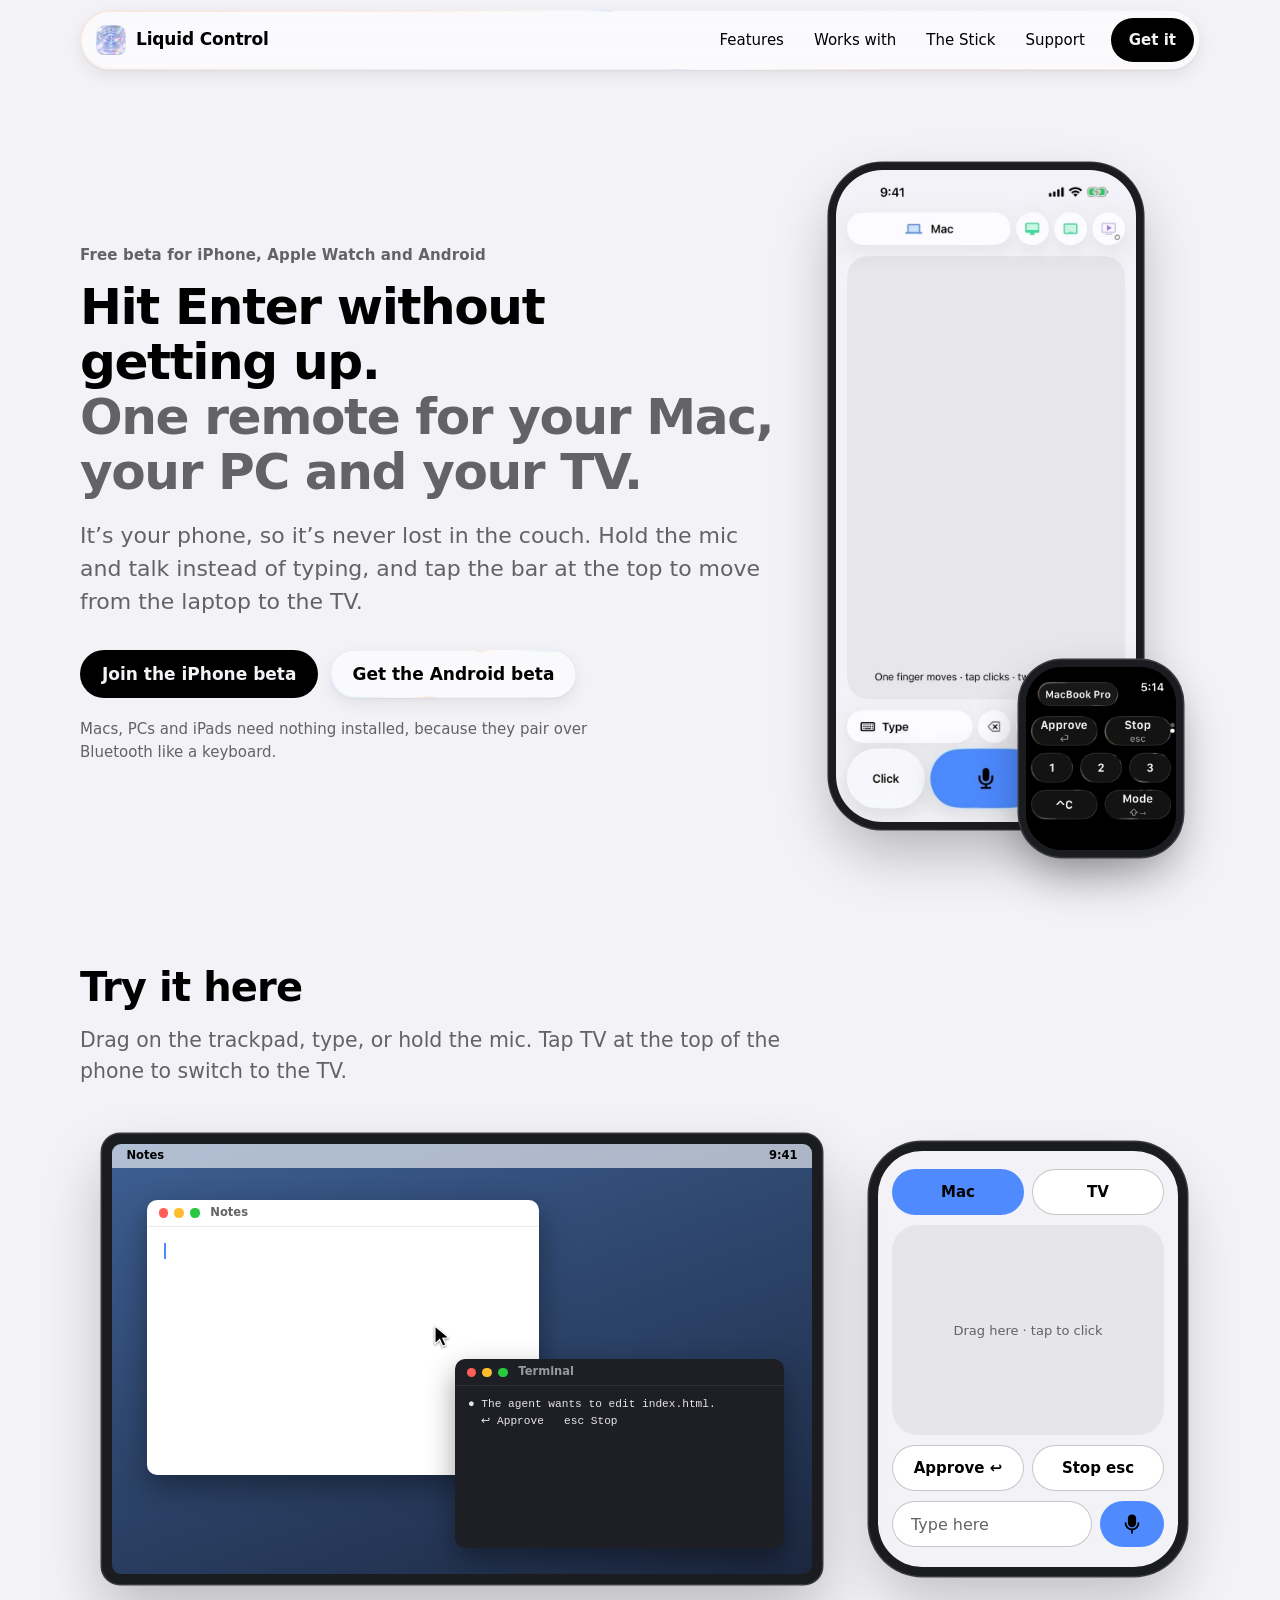
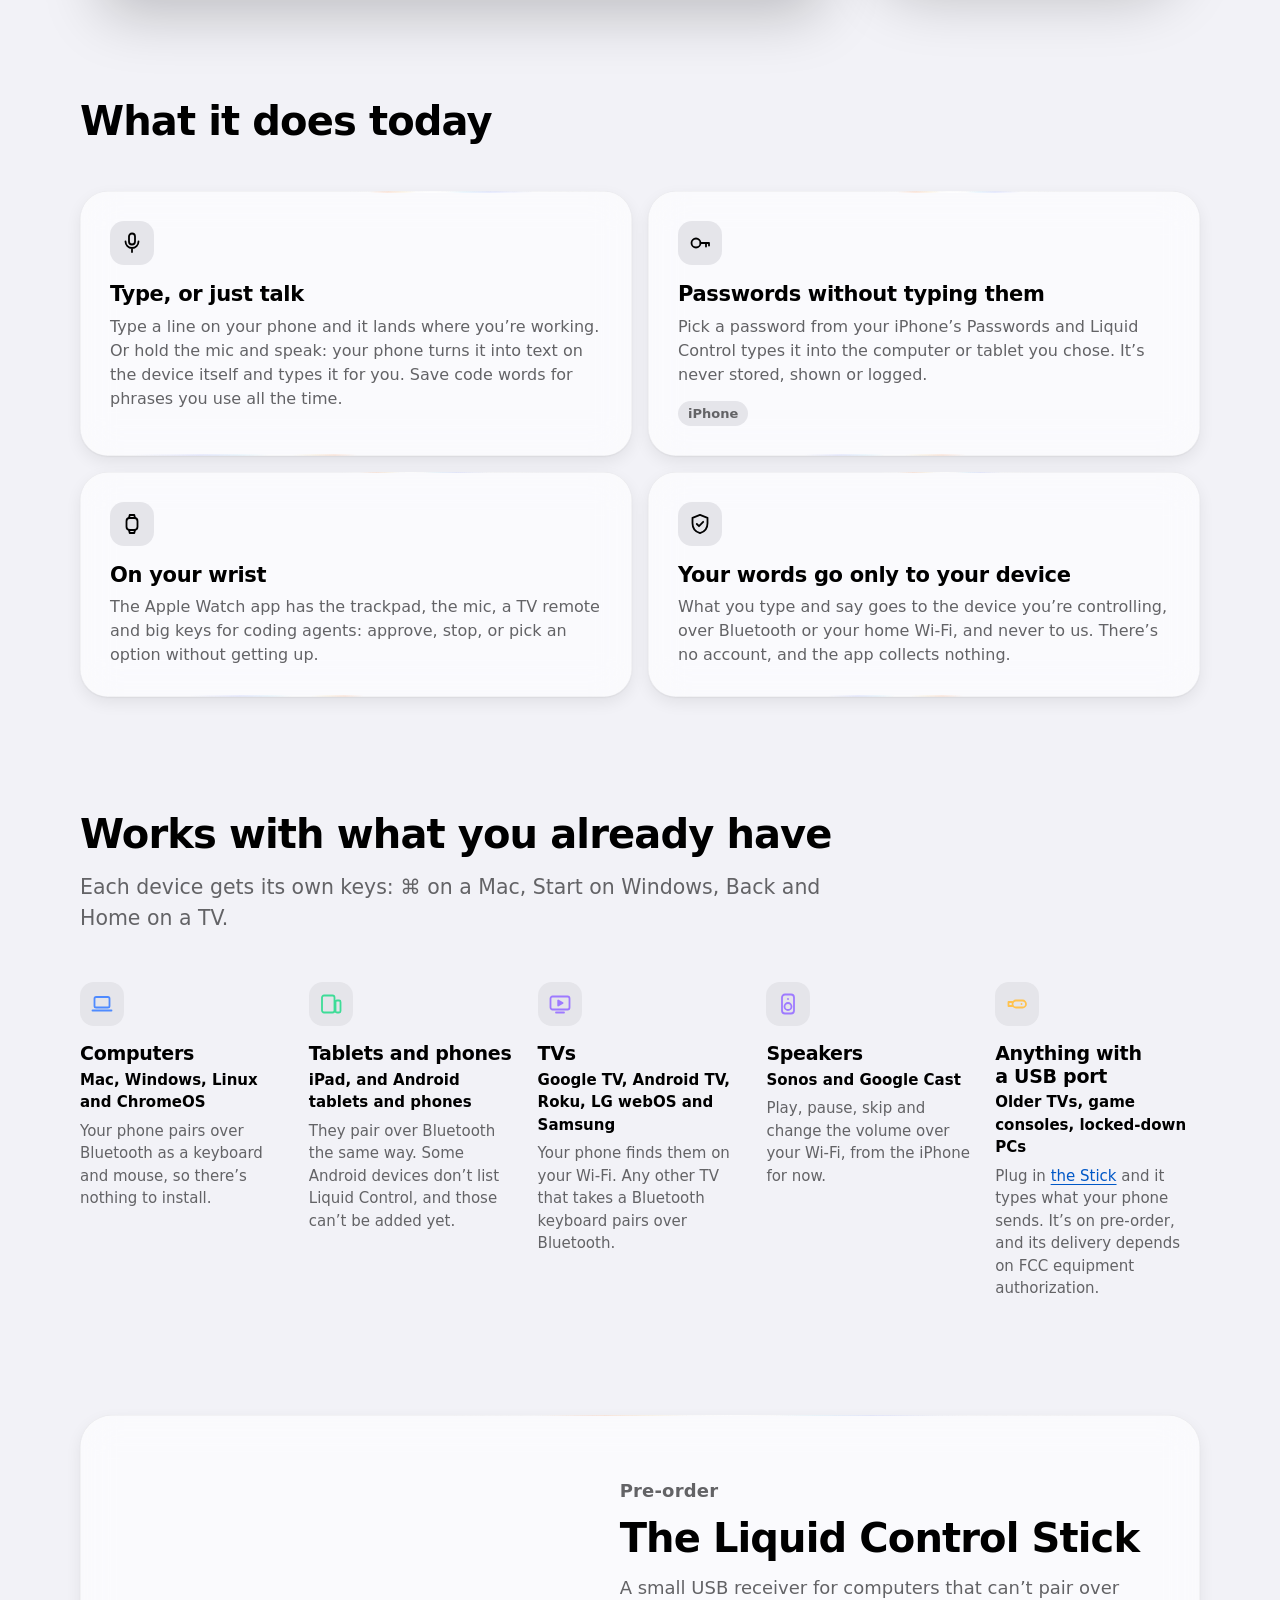
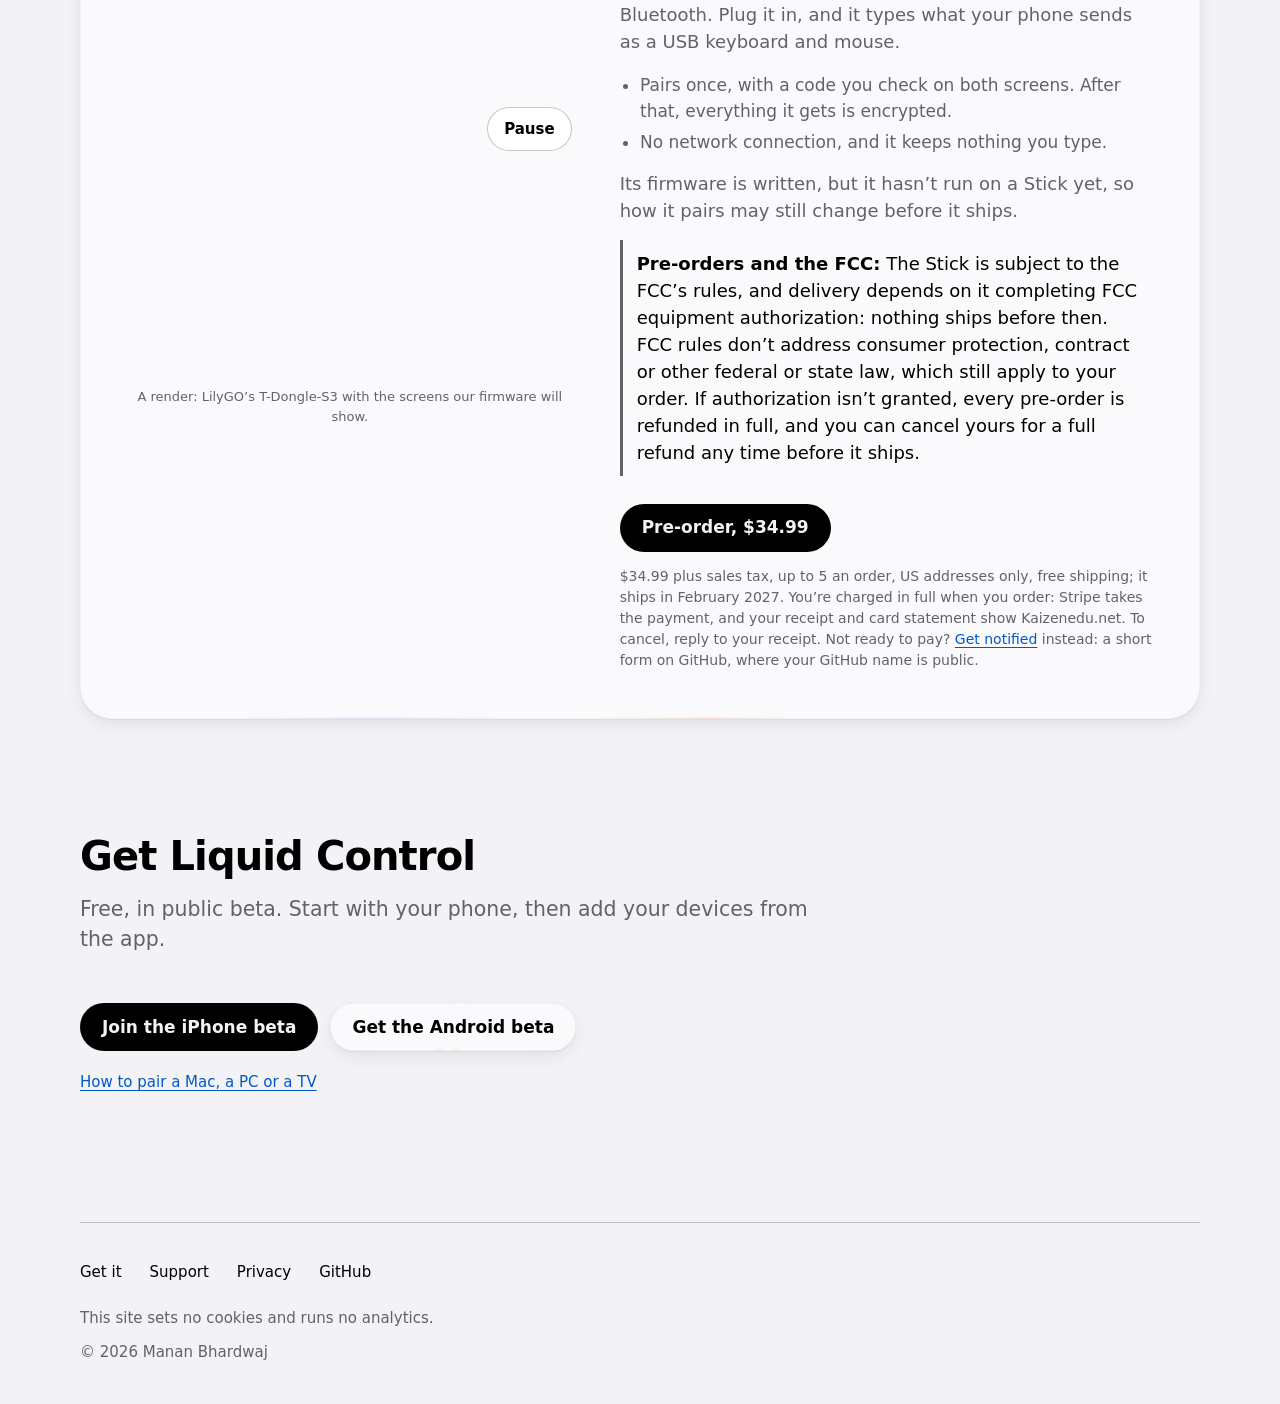
==== index.html @ 11708049 "Home: the watch screenshot loads with the page From 960 px it sits beside the iPhone in the hero, in" ====
<!doctype html>
<html lang="en">
<head>
  <meta charset="utf-8">
  <meta name="viewport" content="width=device-width, initial-scale=1, viewport-fit=cover">
  <title>Liquid Control: one remote for your Mac, your PC and your TV</title>
  <meta name="description" content="Liquid Control turns your iPhone, Apple Watch or Android phone into the trackpad, keyboard and remote for your Mac, PC, iPad and TV. Free beta on TestFlight and for Android.">
  <meta name="color-scheme" content="light dark">
  <meta name="theme-color" content="#F2F2F7" media="(prefers-color-scheme: light)">
  <meta name="theme-color" content="#000000" media="(prefers-color-scheme: dark)">
  <meta property="og:type" content="website">
  <meta property="og:site_name" content="Liquid Control">
  <meta property="og:title" content="Liquid Control">
  <meta property="og:description" content="Hit Enter without getting up. One remote for your Mac, your PC and your TV, on the phone you already carry.">
  <meta property="og:url" content="https://saitokiku.github.io/liquid-control/">
  <meta property="og:image" content="https://saitokiku.github.io/liquid-control/assets/og.png">
  <meta property="og:image:width" content="1200">
  <meta property="og:image:height" content="630">
  <meta property="og:image:alt" content="Liquid Control on an iPhone controlling a Mac, with the headline “Hit Enter without getting up. One remote for your Mac, your PC and your TV.”">
  <meta name="twitter:card" content="summary_large_image">
  <link rel="icon" href="assets/icon-32.png" sizes="32x32" type="image/png">
  <link rel="apple-touch-icon" href="assets/icon-180.png">
  <link rel="stylesheet" href="assets/site.css">
  <script src="assets/site.js" defer></script>
  <script src="assets/demo.js" defer></script>
</head>
<body>
  <a class="skip" href="#main">Skip to content</a>

  <header class="site-header wrap">
    <nav class="nav glass" aria-label="Main">
      <a class="brand" href="./"><img src="assets/icon-96.webp" width="30" height="30" alt="">Liquid Control</a>
      <ul class="nav-links">
        <li><a href="#features">Features</a></li>
        <li><a href="#works">Works with</a></li>
        <li><a href="#stick">The Stick</a></li>
        <li><a href="support/">Support</a></li>
      </ul>
      <a class="btn btn-primary btn-small" href="get/">Get it</a>
    </nav>
  </header>

  <main id="main">
    <section class="hero wrap" aria-labelledby="hero-title">
      <div class="hero-copy">
        <p class="eyebrow">Free beta for iPhone, Apple Watch and Android</p>
        <h1 id="hero-title">Hit Enter without getting up. <span class="h1-soft">One remote for your Mac, your PC and
          your TV.</span></h1>
        <p class="lede">It’s your phone, so it’s never lost in the couch. Hold the mic and talk instead of typing, and
          tap the bar at the top to move from the laptop to the TV.</p>
        <div class="actions">
          <a class="btn btn-primary" href="get/#iphone">Join the iPhone beta</a>
          <a class="btn glass" href="get/#android">Get the Android beta</a>
        </div>
        <p class="fine">Macs, PCs and iPads need nothing installed, because they pair over Bluetooth like a
          keyboard.</p>
      </div>

      <div class="hero-art">
        <figure class="shots">
          <div class="shot-phone"><img src="assets/shot-trackpad.webp" width="720" height="1564" alt="Liquid Control on an iPhone, controlling a Mac: the Mac and three other devices at the top, the trackpad filling the screen, and Type, Delete, Return, esc, Click, the mic and Right-click at the bottom." fetchpriority="high"></div>
          <div class="shot-watch"><img src="assets/shot-watch.webp" width="422" height="514" alt="The Apple Watch app controlling a MacBook Pro: Approve, Stop, 1, 2, 3, Control-C and Mode."></div>
        </figure>
      </div>
    </section>

    <!-- Hidden until assets/demo.js has set the demo up: without it, its controls would do nothing. -->
    <section class="section wrap" id="try" aria-labelledby="try-title" hidden>
      <div class="section-head">
        <h2 id="try-title">Try it here</h2>
        <p>Drag on the trackpad, type, or hold the mic. Tap TV at the top of the phone to switch to the TV.</p>
      </div>
      <div class="demo" data-mode="mac">
        <div class="demo-screen" aria-hidden="true">
          <div class="demo-mac">
            <div class="mac-menu"><span>Notes</span><span>9:41</span></div>
            <div class="mac-win mac-notes">
              <div class="mac-chrome"><i></i><i></i><i></i><span>Notes</span></div>
              <p class="mac-text"><span class="typed"></span><span class="caret"></span></p>
            </div>
            <div class="mac-win mac-term">
              <div class="mac-chrome"><i></i><i></i><i></i><span>Terminal</span></div>
              <pre class="term-out"></pre>
            </div>
            <svg class="pointer" viewBox="0 0 16 24"><path d="M1 1v19l5-4.6 3.2 7.1 3.4-1.5-3.2-6.9 6.6-.6z"/></svg>
            <span class="ripple"></span>
          </div>
          <div class="demo-tv">
            <div class="tv-search"><svg viewBox="0 0 24 24"><circle cx="10.5" cy="10.5" r="6"/><path d="M15 15l5 5"/></svg><span class="typed"></span><span class="caret"></span></div>
            <div class="tv-row">
              <div class="tv-tile" style="--tile: #1F5F8B"><span>Ocean</span></div>
              <div class="tv-tile" style="--tile: #3B2F7A"><span>Space</span></div>
              <div class="tv-tile" style="--tile: #8A4B22"><span>Cooking</span></div>
              <div class="tv-tile" style="--tile: #2F6B52"><span>Mountains</span></div>
              <div class="tv-tile" style="--tile: #7A2F4E"><span>Jazz</span></div>
            </div>
            <div class="tv-play"><span>Playing</span><strong></strong><span class="tv-bar"></span></div>
          </div>
        </div>
        <div class="demo-phone">
          <div class="demo-bar" role="group" aria-label="Control">
            <button type="button" data-mode="mac" aria-pressed="true">Mac</button>
            <button type="button" data-mode="tv" aria-pressed="false">TV</button>
          </div>
          <div class="demo-pad" tabindex="0" role="button" aria-label="Trackpad: drag to move the pointer and tap to click. The arrow keys and Enter work too.">
            <span class="pad-hint">Drag here · tap to click</span>
            <span class="pad-listening">Listening…</span>
          </div>
          <div class="demo-keys">
            <button type="button" data-key="1"></button>
            <button type="button" data-key="2"></button>
          </div>
          <div class="demo-type">
            <input type="text" placeholder="Type here" aria-label="Type" autocomplete="off" autocapitalize="sentences" enterkeyhint="send">
            <button type="button" class="demo-mic" aria-label="Hold to talk"><svg viewBox="0 0 24 24"><rect x="8.5" y="2.5" width="7" height="12" rx="3.5"/><path d="M5 11a7 7 0 0 0 14 0M12 18v3.5"/></svg></button>
          </div>
        </div>
        <p class="visually-hidden demo-question" id="demo-question"></p>
        <p class="visually-hidden demo-live" aria-live="polite"></p>
      </div>
    </section>

    <section class="section wrap" id="features" aria-labelledby="features-title">
      <div class="section-head">
        <h2 id="features-title">What it does today</h2>
      </div>
      <div class="grid">
        <article class="card glass">
          <span class="icon-tile" aria-hidden="true"><svg viewBox="0 0 24 24"><rect x="9" y="2.5" width="6" height="11" rx="3"/><path d="M5.5 10.5a6.5 6.5 0 0 0 13 0M12 17v4"/></svg></span>
          <h3>Type, or just talk</h3>
          <p>Type a line on your phone and it lands where you’re working. Or hold the mic and speak: your phone turns
            it into text on the device itself and types it for you. Save code words for phrases you use all the
            time.</p>
        </article>
        <article class="card glass">
          <span class="icon-tile" aria-hidden="true"><svg viewBox="0 0 24 24"><circle cx="8" cy="12" r="4.5"/><path d="M12.5 12H21M18 12v3.5M21 12v2.5"/></svg></span>
          <h3>Passwords without typing them</h3>
          <p>Pick a password from your iPhone’s Passwords and Liquid Control types it into the computer or tablet you
            chose. It’s never stored, shown or logged.</p>
          <span class="tag">iPhone</span>
        </article>
        <article class="card glass">
          <span class="icon-tile" aria-hidden="true"><svg viewBox="0 0 24 24"><rect x="6.5" y="6" width="11" height="12" rx="3.2"/><path d="M9 6l.7-3h4.6l.7 3M9 18l.7 3h4.6l.7-3"/></svg></span>
          <h3>On your wrist</h3>
          <p>The Apple Watch app has the trackpad, the mic, a TV remote and big keys for coding agents: approve, stop,
            or pick an option without getting up.</p>
        </article>
        <article class="card glass">
          <span class="icon-tile" aria-hidden="true"><svg viewBox="0 0 24 24"><path d="M12 2.8l7.5 3v5.4c0 4.7-3.1 8.6-7.5 10-4.4-1.4-7.5-5.3-7.5-10V5.8z"/><path d="M8.8 12l2.2 2.2 4.2-4.4"/></svg></span>
          <h3>Your words go only to your device</h3>
          <p>What you type and say goes to the device you’re controlling, over Bluetooth or your home Wi-Fi, and never
            to us. There’s no account, and the app collects nothing.</p>
        </article>
      </div>
    </section>

    <section class="section wrap" id="works" aria-labelledby="works-title">
      <div class="section-head">
        <h2 id="works-title">Works with what you already have</h2>
        <p>Each device gets its own keys: ⌘ on a Mac, Start on Windows, Back and Home on a TV.</p>
      </div>
      <div class="kinds">
        <article>
          <span class="icon-tile c-mac" aria-hidden="true"><svg viewBox="0 0 24 24"><rect x="4.5" y="5" width="15" height="10.5" rx="1.6"/><path d="M2.5 18.5h19"/></svg></span>
          <div>
            <h3>Computers</h3>
            <p class="brands">Mac, Windows, Linux and ChromeOS</p>
            <p>Your phone pairs over Bluetooth as a keyboard and mouse, so there’s nothing to install.</p>
          </div>
        </article>
        <article>
          <span class="icon-tile c-pc" aria-hidden="true"><svg viewBox="0 0 24 24"><rect x="3" y="3.5" width="12.5" height="17" rx="2"/><rect x="16.5" y="8.5" width="5" height="12" rx="1.4"/></svg></span>
          <div>
            <h3>Tablets and phones</h3>
            <p class="brands">iPad, and Android tablets and phones</p>
            <p>They pair over Bluetooth the same way. Some Android devices don’t list Liquid Control, and those can’t
              be added yet.</p>
          </div>
        </article>
        <article>
          <span class="icon-tile c-tv" aria-hidden="true"><svg viewBox="0 0 24 24"><rect x="2.5" y="4.5" width="19" height="13" rx="2"/><path d="M8 20.5h8"/><path d="M10.2 8.4v5.2l4.4-2.6z" fill="currentColor"/></svg></span>
          <div>
            <h3>TVs</h3>
            <p class="brands">Google TV, Android TV, Roku, LG webOS and Samsung</p>
            <p>Your phone finds them on your Wi-Fi. Any other TV that takes a Bluetooth keyboard pairs over
              Bluetooth.</p>
          </div>
        </article>
        <article>
          <span class="icon-tile c-tv" aria-hidden="true"><svg viewBox="0 0 24 24"><rect x="6" y="2.5" width="12" height="19" rx="3"/><circle cx="12" cy="14.5" r="3.5"/><path d="M12 7h.01"/></svg></span>
          <div>
            <h3>Speakers</h3>
            <p class="brands">Sonos and Google Cast</p>
            <p>Play, pause, skip and change the volume over your Wi-Fi, from the iPhone for now.</p>
          </div>
        </article>
        <article>
          <span class="icon-tile c-stick" aria-hidden="true"><svg viewBox="0 0 24 24"><rect x="7.5" y="8.5" width="13.5" height="7" rx="3.5"/><path d="M7.5 10H3.5v4h4"/><path d="M16.5 12h.01"/></svg></span>
          <div>
            <h3>Anything with a USB port</h3>
            <p class="brands">Older TVs, game consoles, locked-down PCs</p>
            <p>Plug in <a href="#stick">the Stick</a> and it types what your phone sends. It’s on pre-order, and its
              delivery depends on FCC equipment authorization.</p>
          </div>
        </article>
      </div>
    </section>

    <section class="section wrap" id="stick" aria-labelledby="stick-title">
      <div class="stick glass">
        <figure class="stick-art">
          <div class="stick-renders" role="img" aria-label="The Liquid Control Stick: a clear USB stick with a small screen. The screen cycles through Liquid Control, a pairing code to check on your phone, Connected to an iPhone and typing into a Mac, and a Watch and an iPhone typing into a PC.">
            <img src="assets/stick-1-start-980.webp" srcset="assets/stick-1-start-980.webp 980w, assets/stick-1-start.webp 1400w"
              sizes="(min-width: 860px) 444px, calc(100vw - 80px)" width="1400" height="870" alt="" loading="lazy" decoding="async">
            <img src="assets/stick-2-pair-980.webp" srcset="assets/stick-2-pair-980.webp 980w, assets/stick-2-pair.webp 1400w"
              sizes="(min-width: 860px) 444px, calc(100vw - 80px)" width="1400" height="870" alt="" loading="lazy" decoding="async">
            <img src="assets/stick-3-connected-980.webp" srcset="assets/stick-3-connected-980.webp 980w, assets/stick-3-connected.webp 1400w"
              sizes="(min-width: 860px) 444px, calc(100vw - 80px)" width="1400" height="870" alt="" loading="lazy" decoding="async">
            <img src="assets/stick-4-two-980.webp" srcset="assets/stick-4-two-980.webp 980w, assets/stick-4-two.webp 1400w"
              sizes="(min-width: 860px) 444px, calc(100vw - 80px)" width="1400" height="870" alt="" loading="lazy" decoding="async">
          </div>
          <button type="button" class="stick-pause" hidden>Pause</button>
          <figcaption>A render: LilyGO’s T-Dongle-S3 with the screens our firmware will show.</figcaption>
        </figure>
        <div>
          <p class="eyebrow">Pre-order</p>
          <h2 id="stick-title">The Liquid Control Stick</h2>
          <p>A small USB receiver for computers that can’t pair over Bluetooth. Plug it in, and it types what your
            phone sends as a USB keyboard and mouse.</p>
          <ul>
            <li>Pairs once, with a code you check on both screens. After that, everything it gets is encrypted.</li>
            <li>No network connection, and it keeps nothing you type.</li>
          </ul>
          <p>Its firmware is written, but it hasn’t run on a Stick yet, so how it pairs may still change before it
            ships.</p>
          <p class="fcc"><strong>Pre-orders and the FCC:</strong> The Stick is subject to the FCC’s rules, and delivery
            depends on it completing FCC equipment authorization: nothing ships before then. FCC rules don’t address
            consumer protection, contract or other federal or state law, which still apply to your order. If
            authorization isn’t granted, every pre-order is refunded in full, and you can cancel yours for a full refund
            any time before it ships.</p>
          <div class="actions">
            <a class="btn btn-primary" href="https://buy.stripe.com/fZu8wR2SpabLe6BgTB33W00">Pre-order, $34.99</a>
          </div>
          <p class="fine">$34.99 plus sales tax, up to 5 an order, US addresses only, free shipping; it ships in
            February 2027. You’re charged in full when you order: Stripe takes the payment, and your receipt and card
            statement show Kaizenedu.net. To cancel, reply to your receipt. Not ready to pay? <a href="https://github.com/saitokiku/liquid-control/issues/new?template=stick.yml">Get notified</a> instead: a short form on GitHub,
            where your GitHub name is public.</p>
        </div>
      </div>
    </section>

    <section class="section wrap" id="get" aria-labelledby="get-title">
      <div class="section-head">
        <h2 id="get-title">Get Liquid Control</h2>
        <p>Free, in public beta. Start with your phone, then add your devices from the app.</p>
      </div>
      <div class="actions">
        <a class="btn btn-primary" href="get/#iphone">Join the iPhone beta</a>
        <a class="btn glass" href="get/#android">Get the Android beta</a>
      </div>
      <p class="note"><a href="get/#mac">How to pair a Mac, a PC or a TV</a></p>
    </section>
  </main>

  <footer class="site-footer wrap">
    <ul class="footer-links">
      <li><a href="get/">Get it</a></li>
      <li><a href="support/">Support</a></li>
      <li><a href="privacy/">Privacy</a></li>
      <li><a href="https://github.com/saitokiku/liquid-control">GitHub</a></li>
    </ul>
    <p>This site sets no cookies and runs no analytics.</p>
    <p>© 2026 Manan Bhardwaj</p>
  </footer>
</body>
</html>
---- assets/site.css ----
/* Liquid Control: the website's look.
   The app's spectral glass: flat system backgrounds, translucent glass with a hairline, and one sun on the right edge,
   two thirds up, whose light catches each glass rim from its own angle: white in the middle, a faint warm side and a
   faint cool side, and the light that passes through landing on the far edge with the same thin split.
   No web fonts, no images from anywhere else. assets/site.js aims each rim at the sun; without it they keep the angle
   set here. */

/* ---------- Tokens ---------- */

:root {
  color-scheme: light;
  --bg: #F2F2F7;
  --surface: #E5E5EA;
  --text: #000000;
  --text-2: #636366;
  --link: #0058C7;
  --hover: rgba(0, 0, 0, .05);
  --glass: rgba(255, 255, 255, .62);
  --glass-bar: rgba(255, 255, 255, .62);   /* the sticky header, which content scrolls under */
  --glass-solid: #FFFFFF;
  --hair: rgba(0, 0, 0, .07);
  --edge: rgba(60, 60, 67, .29);
  --shadow: 0 1px 2px rgba(0, 0, 0, .06), 0 6px 16px rgba(0, 0, 0, .07);
  --blend: normal;
  /* The light on the rims: the app's Natural strength (0.6) at about 0.85 of the sun's reach, softer in light mode
     (white glass on a light page shows colour as dirt). From the warm #FFA774 and #FFDC99 and the cool #A4E0FF and
     #A1AEFF below. */
  --hi: rgba(255, 255, 255, .72);
  --hi-2: rgba(255, 255, 255, .32);
  --fr-w1: rgba(255, 167, 116, .21);
  --fr-w2: rgba(255, 220, 153, .17);
  --fr-c1: rgba(164, 224, 255, .17);
  --fr-c2: rgba(161, 174, 255, .21);
  --ca-w1: rgba(255, 167, 116, .19);
  --ca-w2: rgba(255, 220, 153, .15);
  --ca-hi: rgba(255, 255, 255, .22);
  --ca-c1: rgba(164, 224, 255, .15);
  --ca-c2: rgba(161, 174, 255, .19);

  /* The same in both themes. */
  --warm-1: #FFA774;
  --warm-2: #FFDC99;
  --cool-1: #A4E0FF;
  --cool-2: #A1AEFF;
  --mac: #4F8BFF;
  --pc: #3DDC97;
  --tv: #9E7AFF;
  --stick: #FFC24D;
  --edge-strong: #8E8E93;
  --radius-card: 28px;
  --radius-surface: 32px;
  --gutter: 16px;
  --font: -apple-system, BlinkMacSystemFont, "SF Pro Text", system-ui, "Segoe UI", Roboto, sans-serif;
  --mono: ui-monospace, "SF Mono", Menlo, Consolas, monospace;
}

@media (prefers-color-scheme: dark) {
  :root {
    color-scheme: dark;
    --bg: #000000;
    --surface: #1C1C1E;
    --text: #FFFFFF;
    --text-2: #98989F;
    --link: #6EA8FF;
    --hover: rgba(255, 255, 255, .08);
    --glass: rgba(255, 255, 255, .085);
    --glass-bar: rgba(28, 28, 30, .72);
    --glass-solid: #2C2C2E;
    --hair: rgba(255, 255, 255, .09);
    --edge: rgba(235, 235, 245, .3);
    --shadow: 0 6px 18px rgba(0, 0, 0, .6);
    --blend: plus-lighter;
    --hi: rgba(255, 255, 255, .77);
    --hi-2: rgba(255, 255, 255, .43);
    --fr-w1: rgba(255, 167, 116, .28);
    --fr-w2: rgba(255, 220, 153, .23);
    --fr-c1: rgba(164, 224, 255, .23);
    --fr-c2: rgba(161, 174, 255, .28);
    --ca-w1: rgba(255, 167, 116, .26);
    --ca-w2: rgba(255, 220, 153, .2);
    --ca-hi: rgba(255, 255, 255, .3);
    --ca-c1: rgba(164, 224, 255, .2);
    --ca-c2: rgba(161, 174, 255, .26);
  }
}

/* ---------- Base ---------- */

*, *::before, *::after { box-sizing: border-box; }

/* The sticky header is 70 px tall: whatever the page scrolls to, a #link or a control taking focus, lands below it. */
html {
  -webkit-text-size-adjust: 100%;
  text-size-adjust: 100%;
  scroll-padding-top: 88px;
}

@media (prefers-reduced-motion: no-preference) {
  html { scroll-behavior: smooth; }
}

body {
  margin: 0;
  background: var(--bg);
  color: var(--text);
  font: 17px/1.5 var(--font);
  -webkit-font-smoothing: antialiased;
  overflow-wrap: break-word;
}

img { display: block; max-width: 100%; height: auto; }

a { color: var(--link); text-underline-offset: .18em; }

:focus-visible { outline: 2px solid var(--link); outline-offset: 3px; }

h1, h2, h3 { margin: 0; line-height: 1.1; letter-spacing: -.022em; text-wrap: balance; }
p, ul, ol { margin: 0; }

code { font-family: var(--mono); font-size: .9em; }

.wrap {
  width: 100%;
  max-width: 1152px;
  margin-inline: auto;
  padding-left: max(var(--gutter), env(safe-area-inset-left));
  padding-right: max(var(--gutter), env(safe-area-inset-right));
}

.skip {
  position: absolute;
  left: 12px;
  top: -100px;
  z-index: 20;
  padding: 12px 18px;
  border-radius: 999px;
  background: var(--text);
  color: var(--bg);
  font-weight: 600;
  text-decoration: none;
}
.skip:focus { top: 12px; }

.visually-hidden {
  position: absolute;
  width: 1px;
  height: 1px;
  overflow: hidden;
  clip-path: inset(50%);
  white-space: nowrap;
}

/* ---------- Glass ---------- */

/* Fill, blur, hairline and shadow; then the light: ::before is the highlight facing the sun (white, with the warm and
   cool split on its shoulders), ::after the caustic on the far edge. Both are thin rings, masked to the rim. */
.glass {
  --sun-angle: 60deg;
  position: relative;
  isolation: isolate;
  background: var(--glass);
  -webkit-backdrop-filter: blur(18px) saturate(1.7);
  backdrop-filter: blur(18px) saturate(1.7);
  box-shadow: inset 0 0 0 .5px var(--hair), var(--shadow);
}

.glass::before,
.glass::after {
  content: "";
  position: absolute;
  inset: 0;
  border-radius: inherit;
  pointer-events: none;
  -webkit-mask: linear-gradient(#000 0 0) content-box, linear-gradient(#000 0 0);
  -webkit-mask-composite: xor;
  mask: linear-gradient(#000 0 0) content-box exclude, linear-gradient(#000 0 0);
  mix-blend-mode: var(--blend);
}

.glass::before {
  padding: 1.2px;
  background:
    conic-gradient(from calc(var(--sun-angle) - 180deg),
      transparent 156deg, var(--fr-w1) 164deg, var(--fr-w2) 170deg, transparent 175deg,
      transparent 185deg, var(--fr-c1) 190deg, var(--fr-c2) 196deg, transparent 204deg),
    conic-gradient(from calc(var(--sun-angle) - 180deg),
      transparent 146deg, var(--hi-2) 170deg, var(--hi) 180deg, var(--hi-2) 190deg, transparent 214deg);
}

.glass::after {
  padding: 1.8px;
  filter: blur(.4px);
  background:
    conic-gradient(from var(--sun-angle),
      transparent 150deg, var(--ca-w1) 160deg, var(--ca-w2) 168deg, var(--ca-hi) 176deg,
      var(--ca-hi) 184deg, var(--ca-c1) 192deg, var(--ca-c2) 200deg, transparent 210deg);
}

/* Solid glass, when Reduce Transparency or Increase Contrast asks for it: opaque, with an edge, never invisible;
   no light on the rim. */
@media (prefers-reduced-transparency: reduce) {
  .glass {
    background: var(--glass-solid);
    -webkit-backdrop-filter: none;
    backdrop-filter: none;
    box-shadow: inset 0 0 0 1px var(--edge), var(--shadow);
  }
  .glass::before,
  .glass::after { content: none; }
}

@media (prefers-contrast: more) {
  .glass {
    background: var(--glass-solid);
    -webkit-backdrop-filter: none;
    backdrop-filter: none;
    box-shadow: inset 0 0 0 1px var(--edge-strong), var(--shadow);
  }
  .glass::before,
  .glass::after { content: none; }
}

/* ---------- Buttons ---------- */

.btn {
  display: inline-flex;
  align-items: center;
  justify-content: center;
  gap: 8px;
  min-height: 48px;
  padding: 0 22px;
  border: 0;
  border-radius: 999px;
  color: var(--text);
  font: 600 17px/1.2 var(--font);
  text-decoration: none;
  white-space: nowrap;
  cursor: pointer;
}
.btn.glass:hover { background-image: linear-gradient(var(--hover), var(--hover)); }

/* The one primary action: the label colour as a solid fill, with the background's colour for its words (as the app). */
.btn-primary { background: var(--text); color: var(--bg); }
.btn-primary:hover { background: var(--text); opacity: .86; }

.btn-small { min-height: 44px; padding: 0 18px; font-size: 15px; }

@media (prefers-reduced-motion: no-preference) {
  .btn { transition: transform .15s ease, opacity .15s ease; }
  .btn:active { transform: scale(.97); }
}

.actions { display: flex; flex-wrap: wrap; gap: 12px; }

@media (max-width: 479px) {
  .hero .actions .btn, .section > .actions .btn { flex: 1 1 100%; }
}

/* ---------- Header ---------- */

.site-header {
  position: sticky;
  top: 0;
  z-index: 10;
  padding-top: 10px;
}

.nav {
  --glass: var(--glass-bar);
  display: flex;
  align-items: center;
  gap: 4px;
  min-height: 60px;
  padding: 6px 6px 6px 10px;
  border-radius: 999px;
}

.brand {
  display: inline-flex;
  align-items: center;
  gap: 10px;
  min-height: 44px;
  padding: 0 10px 0 6px;
  margin-right: auto;
  border-radius: 999px;
  color: var(--text);
  font-weight: 700;
  font-size: 17px;
  letter-spacing: -.01em;
  text-decoration: none;
}
.brand img { width: 30px; height: 30px; border-radius: 7px; }

.nav-links { display: none; list-style: none; padding: 0; gap: 2px; }
.nav-links a {
  display: inline-flex;
  align-items: center;
  min-height: 44px;
  padding: 0 14px;
  border-radius: 999px;
  color: var(--text);
  font-size: 15px;
  font-weight: 500;
  text-decoration: none;
}
.nav-links a:hover { background: var(--hover); }

/* The menu (assets/site.js): below 820 px the links fold behind a Menu button and open in a panel under the header,
   solid like the glass with Reduce Transparency, with an edge for forced colours. */
.menu-btn {
  display: grid;
  place-items: center;
  width: 44px;
  height: 44px;
  padding: 0;
  border: 1px solid transparent;
  border-radius: 999px;
  background: none;
  color: var(--text);
  cursor: pointer;
}
.menu-btn:hover, .nav.open .menu-btn { background: var(--hover); }
.menu-btn svg { width: 22px; height: 22px; fill: none; stroke: currentColor; stroke-width: 1.8; stroke-linecap: round; }
@media (max-width: 819px) {
  .nav.open .nav-links {
    position: absolute;
    top: calc(100% + 8px);
    left: 0;
    right: 0;
    display: grid;
    padding: 8px;
    border-radius: 24px;
    background: var(--glass-solid);
    box-shadow: inset 0 0 0 .5px var(--hair), var(--shadow);
    outline: 1px solid transparent;
  }
  .nav.open .nav-links a { display: flex; min-height: 48px; padding: 0 16px; font-size: 17px; }
}

@media (min-width: 820px) {
  .nav-links { display: flex; }
  .nav .btn { margin-left: 8px; }
  .menu-btn { display: none; }
}
/* Below 360 px the name, the Menu button and Get it stay on one line a little closer together. */
@media (max-width: 359px) {
  .brand { gap: 8px; padding: 0 6px 0 2px; font-size: 15px; }
  .nav .btn-small { padding: 0 14px; }
}

/* ---------- Sections ---------- */

main { display: block; }

.section { padding-top: clamp(72px, 9vw, 128px); }

.section-head { max-width: 760px; margin-bottom: clamp(28px, 4vw, 48px); }
.section-head h2 { font-size: clamp(28px, 1.6vw + 22px, 40px); font-weight: 700; }
.section-head p { margin-top: 16px; color: var(--text-2); font-size: clamp(17px, .35vw + 16px, 21px); }

.eyebrow {
  margin-bottom: 12px;
  color: var(--text-2);
  font-size: 15px;
  font-weight: 600;
  letter-spacing: .01em;
}

.note { margin-top: 20px; font-size: 15px; }

/* ---------- Hero ---------- */

.hero {
  display: grid;
  gap: 48px;
  padding-top: clamp(40px, 7vw, 88px);
  align-items: center;
}

.hero h1 { font-size: clamp(36px, 2.2vw + 22px, 54px); font-weight: 700; letter-spacing: -.028em; }
.hero .lede { margin-top: 20px; max-width: 34em; color: var(--text-2); font-size: clamp(18px, .5vw + 16px, 22px); }
.hero .actions { margin-top: 32px; }
.hero .fine { margin-top: 20px; max-width: 38em; color: var(--text-2); font-size: 15px; }

.hero-art { display: flex; justify-content: center; padding: 16px 0 24px; }
.hero h1 .h1-soft { display: block; color: var(--text-2); }

/* The hero's real screenshots: the iPhone, with the watch in front of its lower corner. The bezel is the same two
   rings the drawn phone had. */
.shots { position: relative; margin: 0; padding: 12px 40px 28px 0; }
.shot-phone {
  --w: min(300px, 100vw - 2 * var(--gutter) - 72px);
  width: var(--w);
  aspect-ratio: 720 / 1564;
  border-radius: calc(var(--w) * 62 / 402);
  overflow: hidden;
  background: #000;
  box-shadow:
    0 0 0 calc(var(--w) * 10 / 402) #1B1C20,
    0 0 0 calc(var(--w) * 11.5 / 402) #3A3B40,
    0 calc(var(--w) * 36 / 402) calc(var(--w) * 80 / 402) rgba(0, 0, 0, .28);
}
.shot-phone img, .shot-watch img { display: block; width: 100%; height: auto; }
.shot-watch {
  position: absolute;
  right: 0;
  bottom: 0;
  width: 44%;
  aspect-ratio: 422 / 514;
  border-radius: 24% / 20%;
  overflow: hidden;
  background: #000;
  box-shadow: 0 0 0 7px #1B1C20, 0 0 0 8.5px #3A3B40, 0 22px 48px rgba(0, 0, 0, .38);
}

@media (min-width: 960px) {
  .hero { grid-template-columns: minmax(0, 1fr) auto; gap: 56px; }
  .hero-art { padding: 0 24px 0 0; }
}

/* ---------- Cards and grids ---------- */

.card {
  border-radius: var(--radius-card);
  padding: clamp(22px, 2.4vw, 30px);
}
.card h3 { font-size: 21px; font-weight: 700; letter-spacing: -.015em; }
.card p { margin-top: 8px; color: var(--text-2); font-size: 16px; }

.grid { display: grid; gap: 16px; }
@media (min-width: 720px) {
  .grid { grid-template-columns: repeat(2, minmax(0, 1fr)); }
}

.icon-tile {
  display: grid;
  place-items: center;
  width: 44px;
  height: 44px;
  margin-bottom: 18px;
  border-radius: 14px;
  background: var(--surface);
  color: var(--text);
}
.icon-tile svg {
  width: 24px;
  height: 24px;
  fill: none;
  stroke: currentColor;
  stroke-width: 1.8;
  stroke-linecap: round;
  stroke-linejoin: round;
}

.tag {
  display: inline-block;
  margin-top: 14px;
  padding: 3px 10px;
  border-radius: 999px;
  background: var(--surface);
  color: var(--text-2);
  font-size: 13px;
  font-weight: 600;
}

/* Works with: the five kinds of device as plain columns (rows on a narrow screen), each icon in its kind's colour
   and the brands under the name. No glass: it's a list. */
.kinds { display: grid; gap: 28px 32px; }
.kinds article { display: grid; grid-template-columns: 44px minmax(0, 1fr); column-gap: 16px; }
.kinds .icon-tile { margin-bottom: 0; }
.kinds h3 { font-size: 19px; font-weight: 700; letter-spacing: -.015em; line-height: 1.2; }
.kinds p { margin-top: 6px; color: var(--text-2); font-size: 15px; }
.kinds .brands { margin-top: 4px; color: var(--text); font-weight: 600; }
@media (min-width: 640px) {
  .kinds { grid-template-columns: repeat(2, minmax(0, 1fr)); }
}
@media (min-width: 1000px) {
  .kinds { grid-template-columns: repeat(5, minmax(0, 1fr)); gap: 24px; }
  .kinds article { display: block; }
  .kinds .icon-tile { margin-bottom: 16px; }
}
.icon-tile.c-mac { color: var(--mac); }
.icon-tile.c-pc { color: var(--pc); }
.icon-tile.c-tv { color: var(--tv); }
.icon-tile.c-stick { color: var(--stick); }
/* ---------- Try it: a pretend phone driving a pretend Mac or TV (assets/demo.js) ----------
   The screen is a container, so its contents scale with it (cqw). */
.demo { display: grid; gap: 28px; align-items: center; }
@media (min-width: 960px) {
  .demo { grid-template-columns: minmax(0, 720px) 300px; justify-content: center; gap: 56px; }
}
.demo-screen {
  position: relative;
  aspect-ratio: 16 / 10;
  border-radius: 18px;
  background: #1B1C20;
  box-shadow: 0 0 0 1.5px #3A3B40, 0 30px 60px rgba(0, 0, 0, .22);
  container-type: inline-size;
  user-select: none;
}
.demo-mac, .demo-tv { position: absolute; inset: 10px; border-radius: 9px; overflow: hidden; }
.demo[data-mode="mac"] .demo-tv, .demo[data-mode="tv"] .demo-mac { display: none; }

.demo-mac { background: linear-gradient(160deg, #3D5F93, #1C2840); }
.mac-menu {
  display: flex;
  justify-content: space-between;
  align-items: center;
  height: max(18px, 3.4cqw);
  padding: 0 2cqw;
  background: rgba(255, 255, 255, .6);
  color: #000;
  font: 600 clamp(9px, 1.6cqw, 13px)/1 var(--font);
}
.mac-win { position: absolute; border-radius: 1.4cqw; overflow: hidden; background: #FFF; box-shadow: 0 1.6cqw 4cqw rgba(0, 0, 0, .38); }
.mac-notes { left: 5%; top: 13%; width: 56%; height: 64%; display: flex; flex-direction: column; }
.mac-term { right: 4%; bottom: 6%; width: 47%; height: 44%; background: #1E1F24; }
.mac-chrome {
  display: flex;
  align-items: center;
  gap: .9cqw;
  height: max(18px, 3.8cqw);
  padding: 0 1.6cqw;
  border-bottom: 1px solid rgba(0, 0, 0, .08);
  color: #636366;
  font: 600 clamp(9px, 1.6cqw, 13px)/1 var(--font);
}
.mac-chrome i { width: 1.3cqw; min-width: 7px; aspect-ratio: 1; border-radius: 50%; background: #FF5F57; }
.mac-chrome i:nth-child(2) { background: #FEBC2E; }
.mac-chrome i:nth-child(3) { background: #28C840; margin-right: .6cqw; }
.mac-term .mac-chrome { border-bottom-color: rgba(255, 255, 255, .08); color: #98989F; }
/* The rest of the Notes window, which demo.js keeps scrolled to the newest line. */
.mac-text {
  flex: 1;
  min-height: 0;
  overflow: hidden;
  margin: 0;
  padding: 1.8cqw 2.2cqw;
  color: #1C1C1E;
  font: 400 clamp(11px, 2.1cqw, 17px)/1.45 var(--font);
  white-space: pre-wrap;
  overflow-wrap: anywhere;
}
.term-out {
  margin: 0;
  padding: 1.4cqw 1.8cqw;
  color: #E5E5EA;
  font: 400 clamp(9px, 1.55cqw, 13px)/1.5 var(--mono);
  white-space: pre-wrap;
}
.caret { display: inline-block; width: 2px; height: 1.1em; margin-left: 1px; background: var(--mac); vertical-align: text-bottom; }
.demo-tv .caret { background: #FFF; }
.pointer {
  position: absolute;
  width: max(12px, 2.1cqw);
  fill: #000;
  stroke: #FFF;
  stroke-width: 1.3;
  pointer-events: none;
  filter: drop-shadow(0 1px 1px rgba(0, 0, 0, .45));
}
.ripple {
  position: absolute;
  width: 4cqw;
  aspect-ratio: 1;
  margin: -2cqw 0 0 -2cqw;
  border: 2px solid var(--mac);
  border-radius: 50%;
  opacity: 0;
  pointer-events: none;
}

.demo-tv {
  display: flex;
  flex-direction: column;
  justify-content: center;
  gap: 7cqw;
  padding: 0 5cqw;
  background: #0C0D12;
  color: #FFF;
}
.tv-search {
  display: flex;
  align-items: center;
  gap: 1.4cqw;
  height: 6.4cqw;
  padding: 0 2.4cqw;
  border-radius: 999px;
  background: rgba(255, 255, 255, .12);
  font: 600 clamp(11px, 2.4cqw, 19px)/1 var(--font);
}
.tv-search svg { width: 2.6cqw; min-width: 12px; fill: none; stroke: currentColor; stroke-width: 2.2; stroke-linecap: round; }
/* One line, as in a search field: demo.js scrolls it to the newest words. The taller line keeps descenders unclipped. */
.tv-search .typed { min-width: 0; overflow: hidden; white-space: pre; line-height: 1.3; }
.tv-row { display: grid; grid-template-columns: repeat(5, minmax(0, 1fr)); gap: 2.2cqw; }
.tv-tile {
  display: flex;
  align-items: flex-end;
  aspect-ratio: 16 / 11;
  padding: 1cqw 1.3cqw;
  border-radius: 1.4cqw;
  background: var(--tile);
  font: 600 clamp(9px, 1.7cqw, 14px)/1.2 var(--font);
}
.tv-tile.focus { transform: scale(1.1); box-shadow: 0 0 0 .5cqw #FFF, 0 1.6cqw 3.6cqw rgba(0, 0, 0, .6); }
.tv-play {
  position: absolute;
  inset: 0;
  display: none;
  flex-direction: column;
  align-items: center;
  justify-content: center;
  gap: 1.2cqw;
  background: rgba(8, 8, 12, .86);
  font: 500 clamp(11px, 2cqw, 16px)/1.2 var(--font);
}
.tv-play.on { display: flex; }
.tv-play strong { font-size: 5.4cqw; font-weight: 700; }
.tv-bar { width: 40%; height: .7cqw; min-height: 3px; border-radius: 99px; background: linear-gradient(90deg, var(--tv) 30%, rgba(255, 255, 255, .25) 30%); }

.demo-phone {
  justify-self: center;
  width: min(300px, 100%);
  display: flex;
  flex-direction: column;
  gap: 10px;
  padding: 18px 14px 20px;
  border-radius: 44px;
  background: var(--bg);
  box-shadow: 0 0 0 9px #1B1C20, 0 0 0 10.5px #3A3B40, 0 30px 60px rgba(0, 0, 0, .22);
}
.demo-bar, .demo-keys { display: grid; grid-template-columns: 1fr 1fr; gap: 8px; }
.demo-phone button, .demo-type input {
  height: 46px;
  border: 1px solid var(--edge);
  border-radius: 999px;
  background: var(--glass-solid);
  color: var(--text);
  font: 600 15px/1 var(--font);
}
.demo-phone button { cursor: pointer; }
.demo-bar [aria-pressed="true"][data-mode="mac"] { background: var(--mac); border-color: var(--mac); color: #000; }
.demo-bar [aria-pressed="true"][data-mode="tv"] { background: var(--tv); border-color: var(--tv); color: #000; }
.demo-pad {
  position: relative;
  display: grid;
  place-items: center;
  height: 210px;
  border-radius: 26px;
  background: var(--surface);
  color: var(--text-2);
  font-size: 13px;
  touch-action: none;
  cursor: grab;
  user-select: none;
}
.demo-pad:active { cursor: grabbing; }
.pad-listening { display: none; color: var(--text); font-weight: 600; }
.demo.listening .pad-hint { display: none; }
.demo.listening .pad-listening { display: block; }
.demo-type { display: grid; grid-template-columns: minmax(0, 1fr) 64px; gap: 8px; }
.demo-type input { min-width: 0; padding: 0 18px; font-size: 16px; font-weight: 400; }
/* The browser's own placeholder grey is too faint on dark glass (3:1); --text-2 reads at 4.5:1 or more in both. */
.demo-type input::placeholder { color: var(--text-2); opacity: 1; }
.demo-phone .demo-mic { display: grid; place-items: center; border-color: transparent; background: var(--mac); color: #000; touch-action: none; }
.demo[data-mode="tv"] .demo-mic { background: var(--tv); }
.demo-mic svg { width: 22px; height: 22px; fill: none; stroke: currentColor; stroke-width: 2; stroke-linecap: round; }
.demo-mic svg rect { fill: currentColor; }
.demo.listening .demo-mic { box-shadow: 0 0 0 6px rgba(79, 139, 255, .3); }
.demo-pad:focus-visible, .demo-phone button:focus-visible, .demo-type input:focus-visible { outline: 3px solid var(--link); outline-offset: 2px; }
/* Forced colours (Windows' contrast themes) drop backgrounds and shadows, so the demo's shapes also have edges that
   stay transparent until then. There, the pressed Mac or TV button and the TV's focused tile get a thicker edge: a
   mark that isn't a colour. */
.demo-screen, .demo-phone, .mac-win, .tv-search, .tv-tile { outline: 1px solid transparent; }
.demo-pad { border: 1px solid transparent; }
.demo-bar [aria-pressed="true"] { border-width: 3px; }
.tv-tile.focus { outline-width: 3px; }

/* The screen and the trackpad have to fit in the window together, below the 70 px header (78 px with some air), or
   the pointer moves out of sight while you drag. A phone held sideways puts them side by side, as a wide window does;
   side by side, the screen is never taller than that room, and the trackpad gives up height before the phone's bar
   does. Stacked, the trackpad gives up height first, down to 140 px: above it come the screen (as wide as the page),
   the 28 px gap and the phone's 74 px down to the trackpad. svh is the window with the browser's bars showing. */
@media (min-width: 560px) and (max-width: 959px) and (orientation: landscape) {
  .demo { grid-template-columns: minmax(0, 1fr) min(300px, 42%); gap: 20px; }
}
@media (min-width: 960px), (min-width: 560px) and (orientation: landscape) {
  .demo-screen { justify-self: center; width: min(100%, (100svh - 78px) * 1.6); }
  .demo-pad { height: clamp(120px, 100svh - 160px, 210px); }
}
@media (max-width: 559px), (max-width: 959px) and (orientation: portrait) {
  .demo-pad { height: clamp(140px, 100svh - 180px - (100vw - 32px) * .625, 210px); }
}

@media (prefers-reduced-motion: no-preference) {
  .caret { animation: demo-caret 1.1s steps(1) infinite; }
  .ripple.on { animation: demo-ripple .45s ease-out; }
  .tv-tile { transition: transform .18s ease, box-shadow .18s ease; }
}
/* With Reduce Motion a click still shows where it landed: the ring appears for a moment, without growing. */
@media (prefers-reduced-motion: reduce) {
  .ripple.on { animation: demo-ring .45s; }
}
@keyframes demo-caret { 50% { opacity: 0; } }
@keyframes demo-ripple { from { opacity: 1; transform: scale(.3); } to { opacity: 0; transform: scale(1.5); } }
@keyframes demo-ring { from, to { opacity: 1; } }

/* The Stick */
.stick {
  display: grid;
  gap: 28px;
  align-items: center;
  border-radius: var(--radius-surface);
  padding: clamp(24px, 4vw, 48px);
}
/* The Stick: four renders of the same shot, one per screen. While site.js has them cycling they fade in turn (16 s
   round), and only the screen changes, so the cross-fade reads as the screen updating; its Pause button stops them
   where they are (WCAG 2.2.2). Without the script, or with Reduce Motion, the Connected one shows, still. */
.stick-art { position: relative; margin: 0; }
.stick-renders { position: relative; aspect-ratio: 1400 / 870; }
.stick-renders img {
  position: absolute;
  inset: 0;
  width: 100%;
  height: 100%;
  opacity: 0;
}
.stick-renders img:nth-child(3) { opacity: 1; }
.stick-renders.cycling img { animation: stick-screens 16s infinite both; }
.stick-renders.cycling img:nth-child(2) { animation-delay: 4s; }
.stick-renders.cycling img:nth-child(3) { animation-delay: 8s; }
.stick-renders.cycling img:nth-child(4) { animation-delay: 12s; }
.stick-renders.paused img { animation-play-state: paused; }
@keyframes stick-screens {
  0% { opacity: 0; }
  3%, 25% { opacity: 1; }
  28%, 100% { opacity: 0; }
}
.stick-pause {
  position: absolute;
  top: 0;
  right: 0;
  min-height: 44px;
  padding: 0 16px;
  border: 1px solid var(--edge);
  border-radius: 999px;
  background: var(--glass-solid);
  color: var(--text);
  font: 600 15px/1 var(--font);
  cursor: pointer;
}
@media (prefers-reduced-motion: reduce) {
  .stick-renders.cycling img { animation: none; }
  .stick-pause { display: none; }
}
.stick-art figcaption { margin-top: 4px; color: var(--text-2); font-size: 13px; text-align: center; }
.stick h2 { font-size: clamp(28px, 1.6vw + 22px, 40px); font-weight: 700; }
.stick p { margin-top: 14px; color: var(--text-2); font-size: 18px; }
.stick ul { margin-top: 18px; padding-left: 1.2em; color: var(--text-2); }
.stick li + li { margin-top: 6px; }
.stick .actions { margin-top: 28px; }
.stick .fine { margin-top: 14px; color: var(--text-2); font-size: 14px; }
/* The FCC's notice for a device sold before its authorization (47 CFR 2.803) has to be prominent: it comes before the
   pre-order button, at the size of the text around it (.card p, .stick p) and in the text colour. */
/* p.fcc, after .card p and .stick p, so it wins in both the home page's Stick and Get it's card. */
p.fcc { margin-top: 16px; max-width: 46em; padding: 10px 14px; border-left: 3px solid var(--text-2); color: var(--text); }

@media (min-width: 860px) {
  .stick { grid-template-columns: minmax(0, 5fr) minmax(0, 6fr); gap: 48px; }
}

/* ---------- Pages: Get it, Support, Privacy, 404 ---------- */

.page-head { max-width: 780px; padding-top: clamp(40px, 6vw, 80px); margin-bottom: clamp(32px, 4vw, 48px); }
.page-head h1 { font-size: clamp(36px, 2.8vw + 24px, 58px); font-weight: 700; letter-spacing: -.028em; }
.page-head > p:not(.eyebrow) { margin-top: 16px; color: var(--text-2); font-size: clamp(18px, .4vw + 16px, 21px); }

.nav-links a[aria-current="page"] { background: var(--hover); }

/* Get it: one card per platform. */
.get-list { display: grid; gap: 16px; }
.get-item h2 { font-size: clamp(26px, 1.2vw + 20px, 34px); font-weight: 700; }
.get-body > p:not(.fine):not(.sha):not(.fcc) { margin-top: 12px; max-width: 46em; color: var(--text-2); }
.get-body > p:first-child { margin-top: 14px; }
.get-item .actions { margin-top: 24px; }
.get-item .fine { margin-top: 12px; color: var(--text-2); font-size: 14px; }
.steps { margin-top: 12px; padding-left: 1.4em; max-width: 46em; color: var(--text-2); }
.steps li { padding-left: .2em; }
.steps li + li { margin-top: 8px; }
.steps li::marker { color: var(--text); font-weight: 600; }
.sha { margin-top: 16px; color: var(--text-2); font-size: 15px; }
.sha code { word-break: break-all; color: var(--text); }

@media (min-width: 900px) {
  .get-item { display: grid; grid-template-columns: minmax(0, 1fr) minmax(0, 1.6fr); column-gap: 48px; }
  .get-body > p:first-child { margin-top: 0; }
}

/* Support: the questions as cards, then Report a problem. */
.faq { display: grid; gap: 16px; grid-template-columns: repeat(auto-fill, minmax(min(100%, 420px), 1fr)); }
.faq .card h3 { font-size: 19px; }
.subhead { margin-bottom: 20px; font-size: clamp(26px, 1.2vw + 20px, 34px); font-weight: 700; }
.report { margin-top: clamp(56px, 7vw, 96px); }
.report .card p { max-width: 46em; }
.report .actions { margin-top: 24px; }

/* Privacy: the policy as plain reading text. */
.prose { max-width: 760px; }
.prose h2 { margin-top: 52px; font-size: clamp(24px, .8vw + 20px, 30px); font-weight: 700; }
.prose p, .prose ul, .prose .table-wrap { margin-top: 14px; }
.prose ul { padding-left: 1.3em; }
.prose li + li, .prose li > ul { margin-top: 8px; }
.prose code { overflow-wrap: anywhere; }
.table-wrap { overflow-x: auto; }
.prose table { width: 100%; border-collapse: collapse; font-size: 15px; line-height: 1.45; }
.prose th, .prose td { padding: 12px 12px 12px 0; border-top: .5px solid var(--edge); text-align: left; vertical-align: top; }
.prose thead th { border-top: 0; color: var(--text-2); font-size: 13px; font-weight: 600; }
.prose tbody th { font-weight: 600; }

/* A narrow screen reads each row of a table as a short block, each cell under its column's name. */
@media (max-width: 640px) {
  .prose table, .prose tbody, .prose tr, .prose th, .prose td { display: block; }
  .prose thead { position: absolute; width: 1px; height: 1px; overflow: hidden; clip-path: inset(50%); }
  .prose tr { padding: 14px 0; border-top: .5px solid var(--edge); }
  .prose tbody th, .prose td { padding: 4px 0 0; border: 0; }
  .prose td::before { content: attr(data-label); display: block; color: var(--text-2); font-size: 13px; font-weight: 600; }
}

/* 404 */
.notfound { display: grid; justify-items: start; align-content: center; min-height: 56vh; padding-top: 48px; }
.notfound h1 { font-size: clamp(36px, 2.8vw + 24px, 58px); font-weight: 700; }
.notfound > p:not(.eyebrow) { margin-top: 16px; color: var(--text-2); font-size: 20px; }
.notfound .actions { margin-top: 32px; }

/* ---------- Footer ---------- */

.site-footer {
  margin-top: clamp(80px, 10vw, 140px);
  padding-bottom: calc(40px + env(safe-area-inset-bottom));
  color: var(--text-2);
  font-size: 15px;
}
/* The rule sits inside the gutters, lined up with the cards above it. */
.site-footer::before { content: ""; display: block; margin-bottom: 28px; border-top: .5px solid var(--edge); }
.footer-links { display: flex; flex-wrap: wrap; gap: 0 4px; list-style: none; padding: 0; margin-left: -12px; }
.footer-links a {
  display: inline-flex;
  align-items: center;
  min-height: 44px;
  padding: 0 12px;
  border-radius: 999px;
  color: var(--text);
  text-decoration: none;
}
.footer-links a:hover { background: var(--hover); }
.site-footer p { margin-top: 12px; }
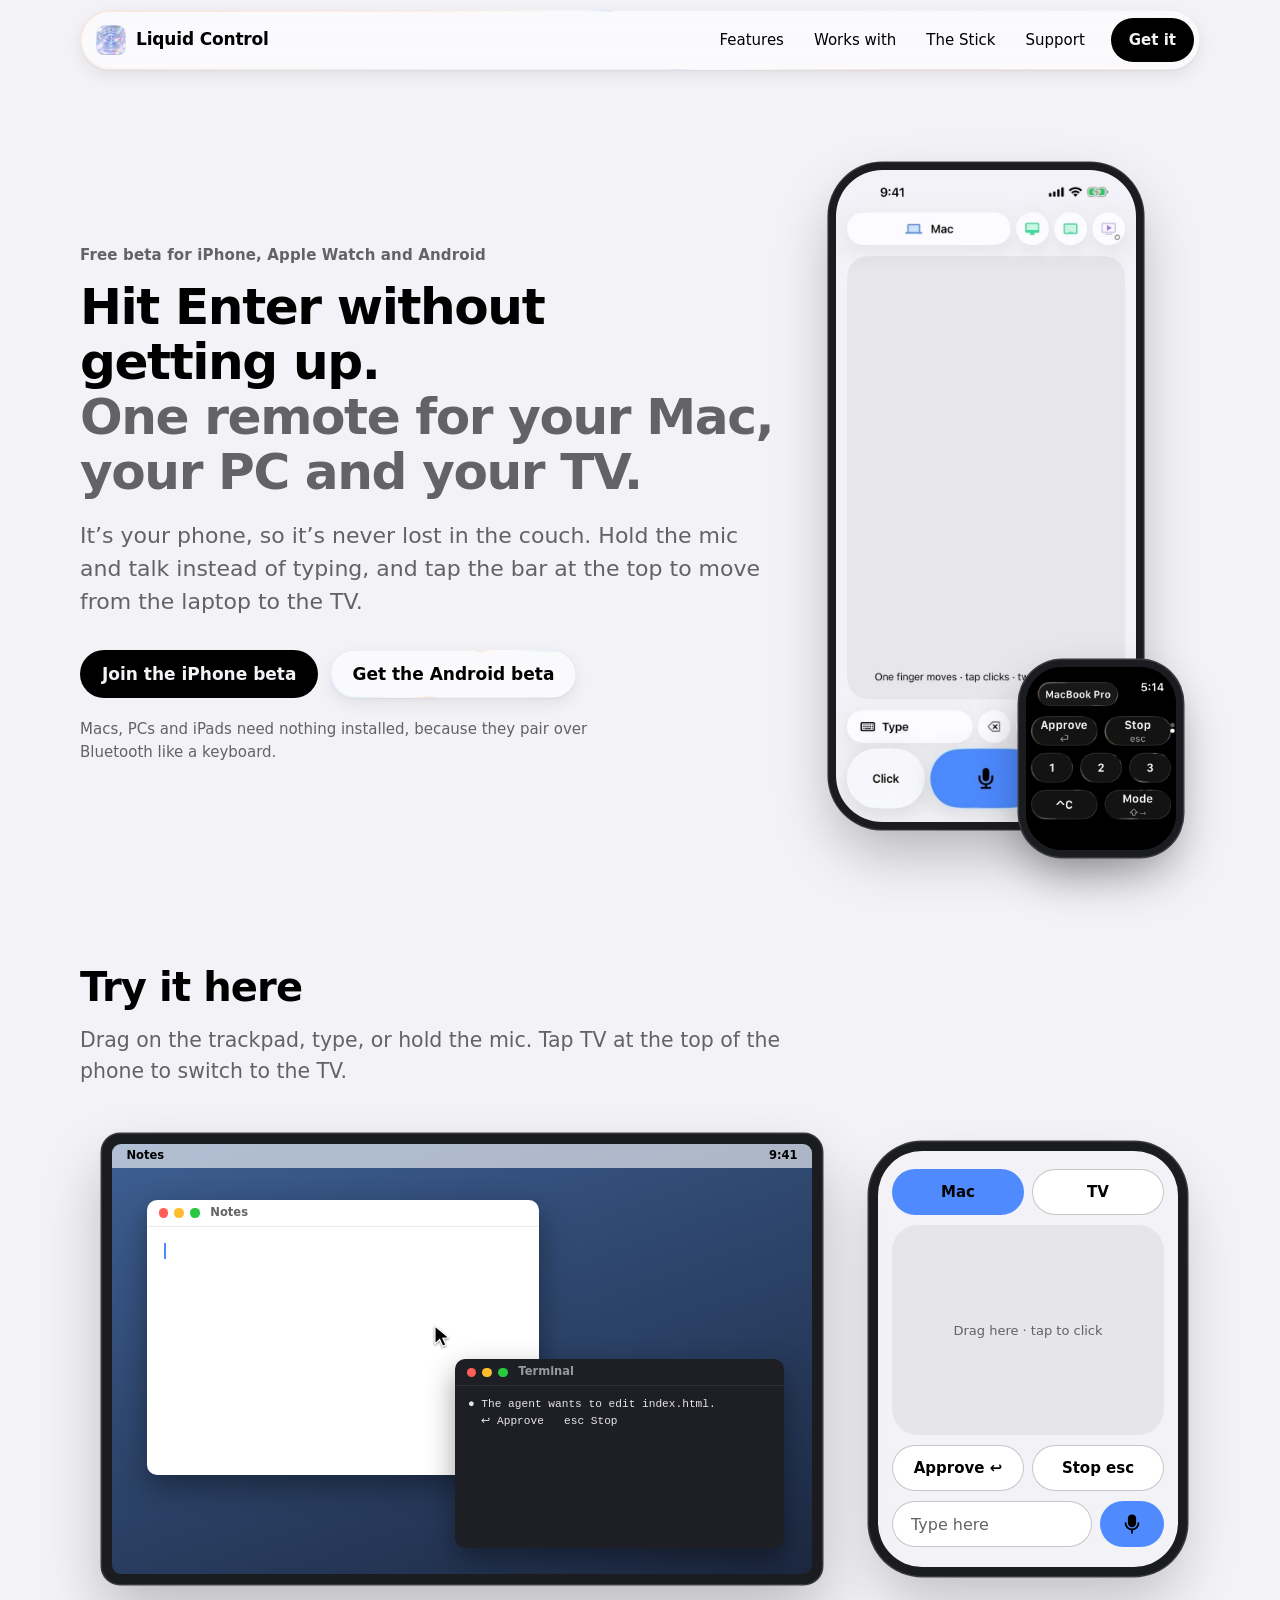
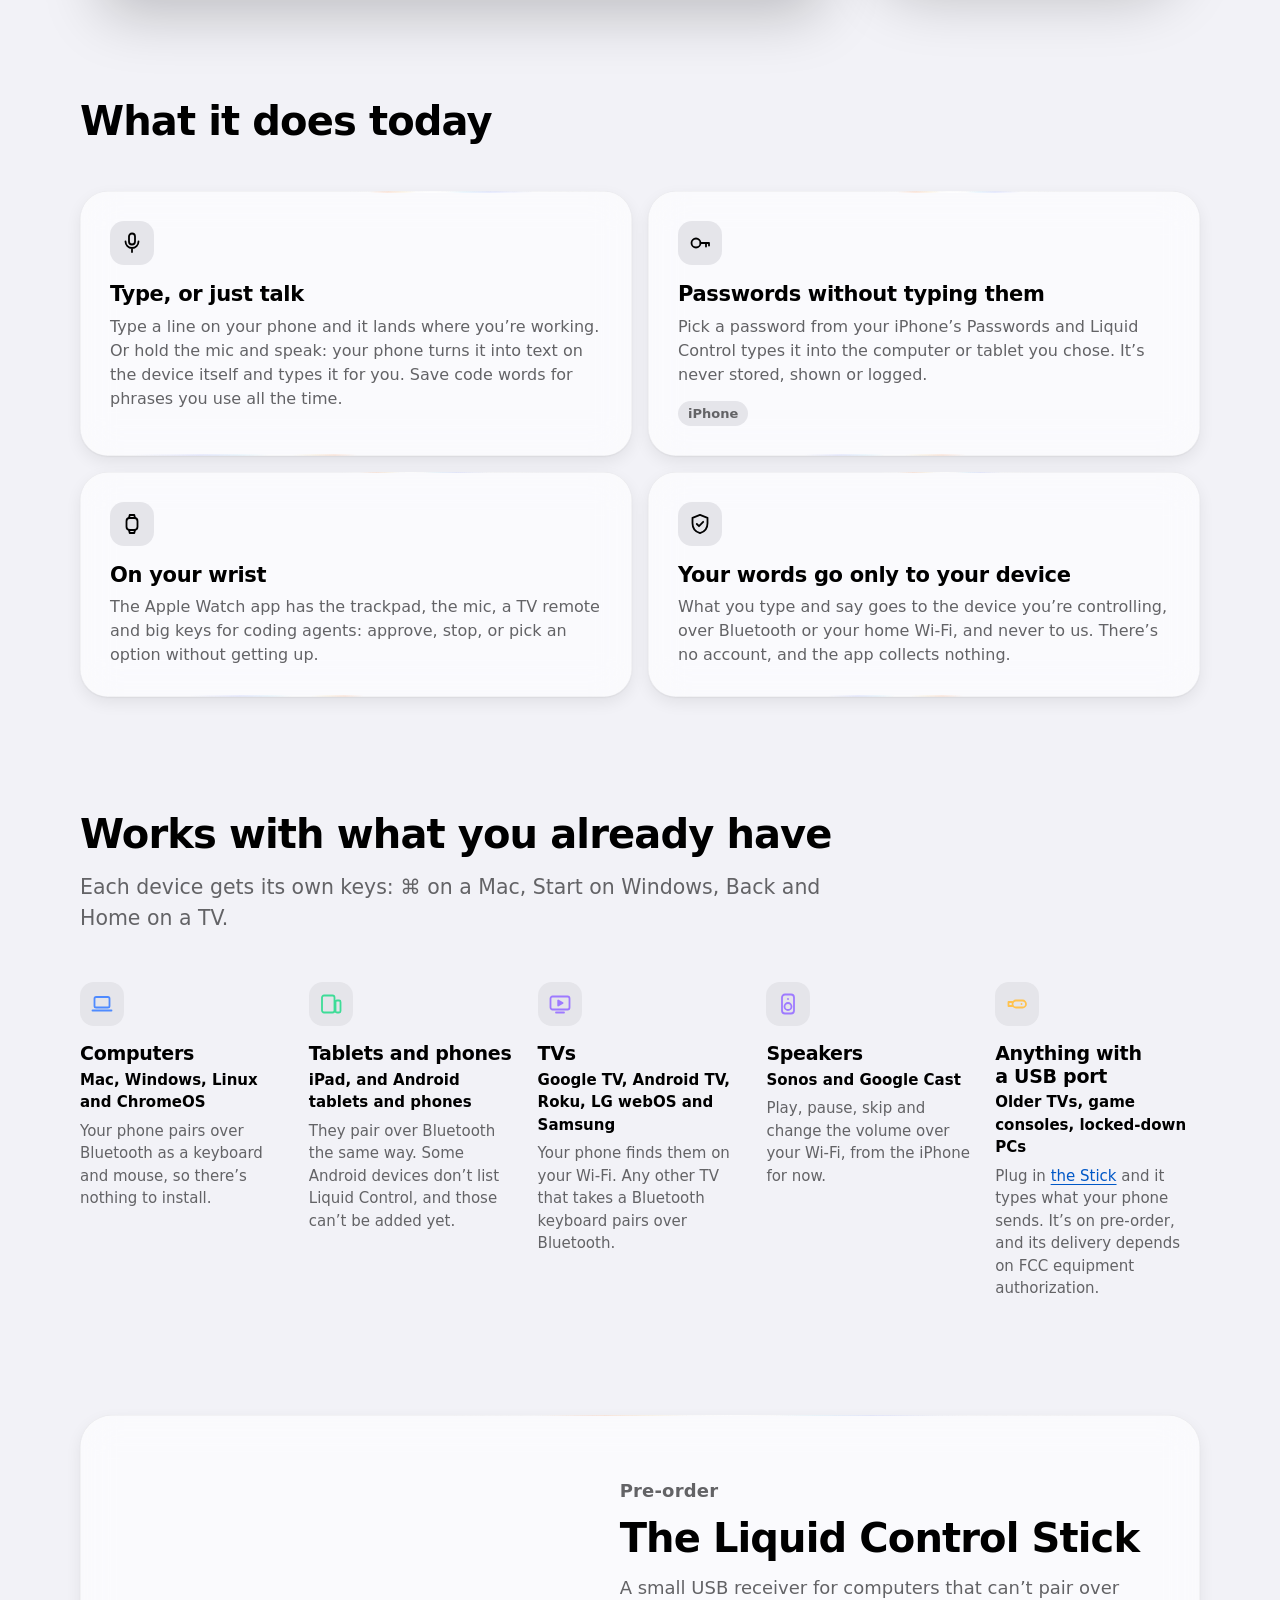
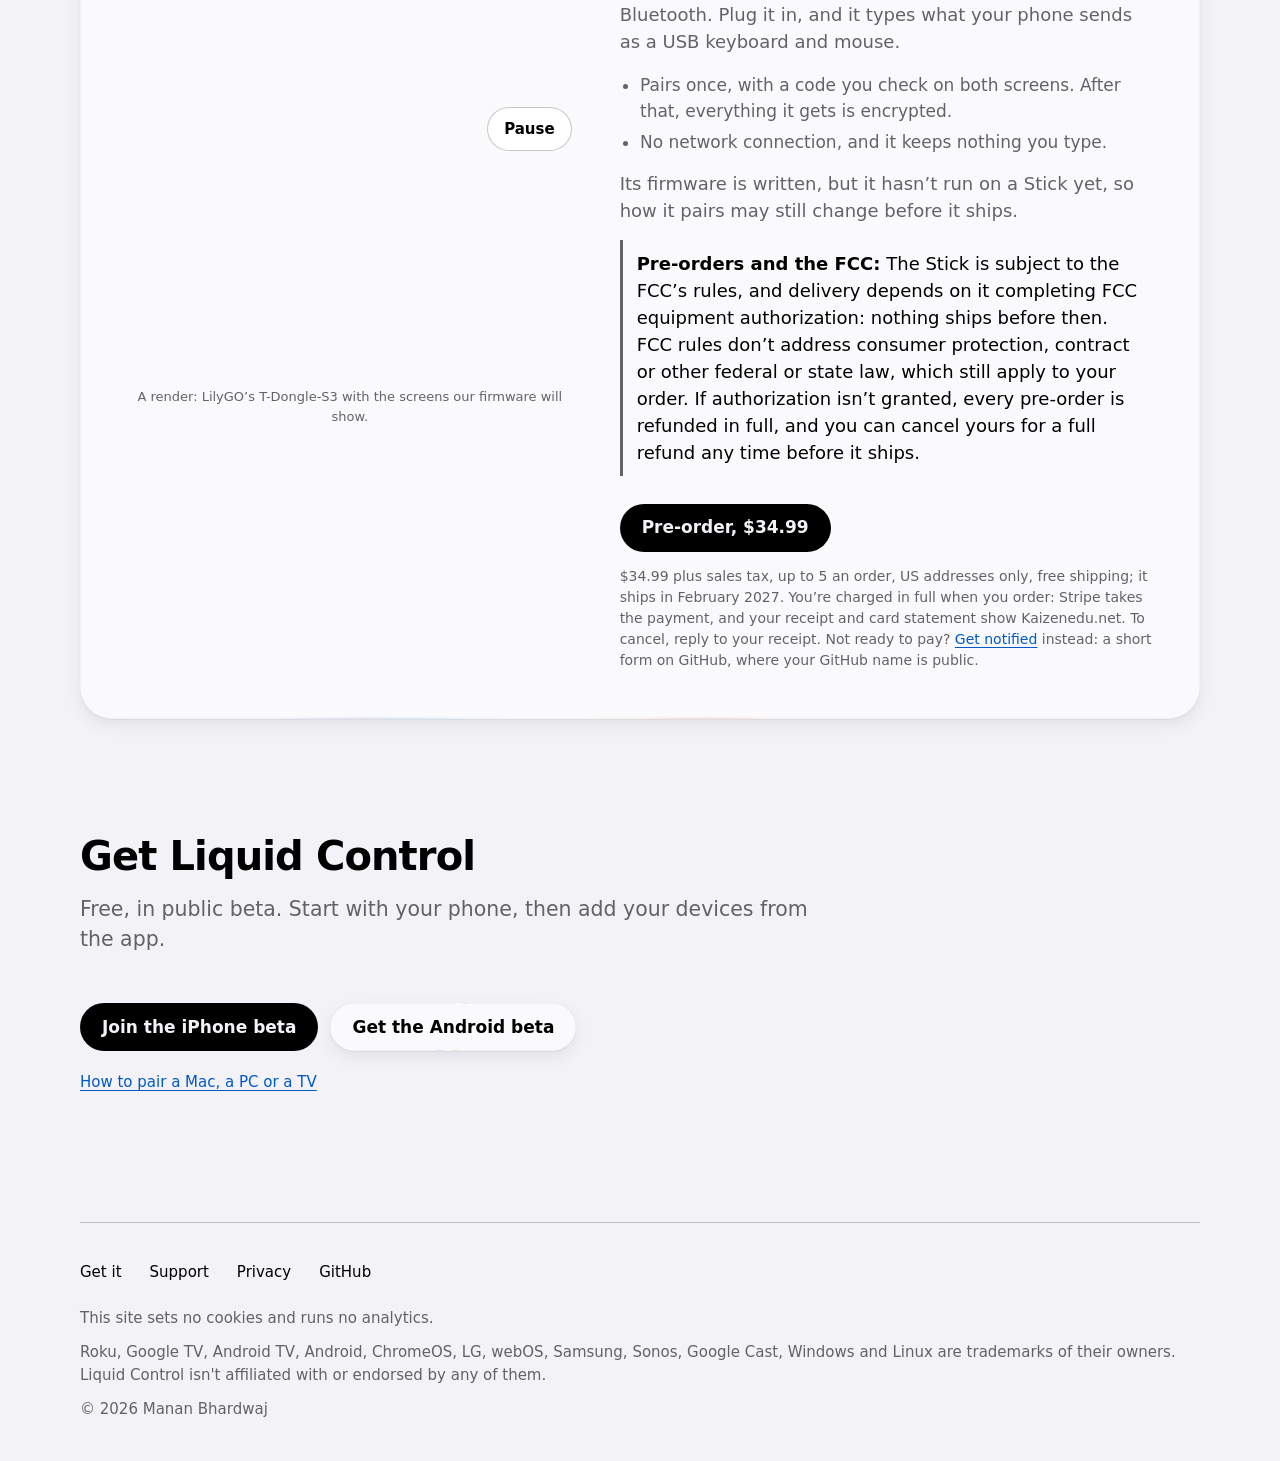
==== commit 91296748: "Home, Get it, Support and 404: the footer carries the App Store's trademark and "not affiliated" lin" ====
--- a/index.html
+++ b/index.html
@@ -3,6 +3,8 @@
 <head>
   <meta charset="utf-8">
   <meta name="viewport" content="width=device-width, initial-scale=1, viewport-fit=cover">
+  <meta http-equiv="Content-Security-Policy" content="default-src 'self'; style-src 'self' 'unsafe-inline'; object-src 'none'; base-uri 'none'; form-action 'none'">
+  <meta name="referrer" content="strict-origin-when-cross-origin">
   <title>Liquid Control: one remote for your Mac, your PC and your TV</title>
   <meta name="description" content="Liquid Control turns your iPhone, Apple Watch or Android phone into the trackpad, keyboard and remote for your Mac, PC, iPad and TV. Free beta on TestFlight and for Android.">
   <meta name="color-scheme" content="light dark">
@@ -18,11 +20,13 @@
   <meta property="og:image:height" content="630">
   <meta property="og:image:alt" content="Liquid Control on an iPhone controlling a Mac, with the headline “Hit Enter without getting up. One remote for your Mac, your PC and your TV.”">
   <meta name="twitter:card" content="summary_large_image">
+  <link rel="canonical" href="https://saitokiku.github.io/liquid-control/">
   <link rel="icon" href="assets/icon-32.png" sizes="32x32" type="image/png">
   <link rel="apple-touch-icon" href="assets/icon-180.png">
-  <link rel="stylesheet" href="assets/site.css">
-  <script src="assets/site.js" defer></script>
-  <script src="assets/demo.js" defer></script>
+  <link rel="stylesheet" href="assets/site.css?v=b42fe100">
+  <!-- demo.js runs first because it shows Try it here, and site.js lights each piece of glass from where it sits. -->
+  <script src="assets/demo.js?v=0055e276" defer></script>
+  <script src="assets/site.js?v=db268793" defer></script>
 </head>
 <body>
   <a class="skip" href="#main">Skip to content</a>
@@ -270,6 +274,7 @@
       <li><a href="https://github.com/saitokiku/liquid-control">GitHub</a></li>
     </ul>
     <p>This site sets no cookies and runs no analytics.</p>
+    <p>Roku, Google TV, Android TV, Android, ChromeOS, LG, webOS, Samsung, Sonos, Google Cast, Windows and Linux are trademarks of their owners. Liquid Control isn't affiliated with or endorsed by any of them.</p>
     <p>© 2026 Manan Bhardwaj</p>
   </footer>
 </body>
--- a/assets/site.css
+++ b/assets/site.css
@@ -639,6 +639,8 @@
   font: 600 15px/1 var(--font);
 }
 .demo-phone button { cursor: pointer; }
+/* Approve and Stop between an answer and the agent's next question: nothing to answer yet (demo.js). */
+.demo-keys [aria-disabled="true"] { opacity: .5; cursor: default; }
 .demo-bar [aria-pressed="true"][data-mode="mac"] { background: var(--mac); border-color: var(--mac); color: #000; }
 .demo-bar [aria-pressed="true"][data-mode="tv"] { background: var(--tv); border-color: var(--tv); color: #000; }
 .demo-pad {
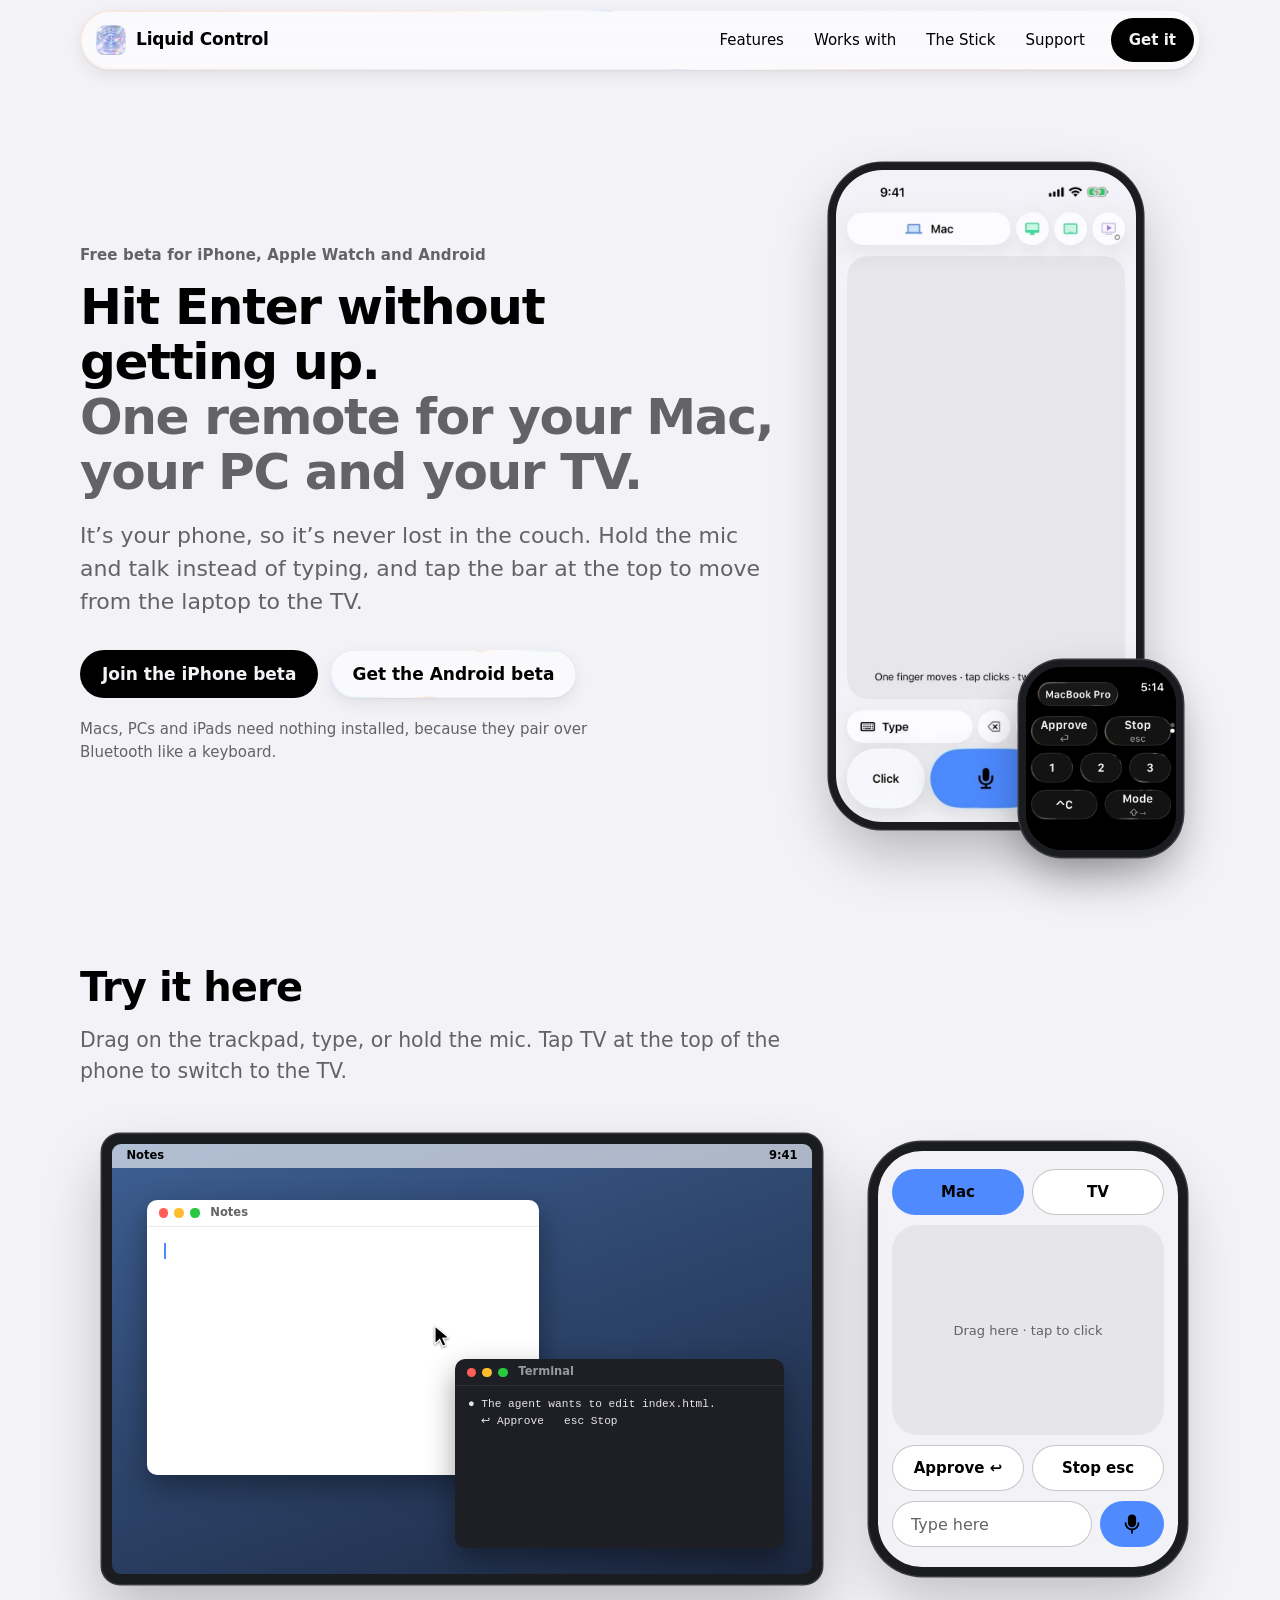
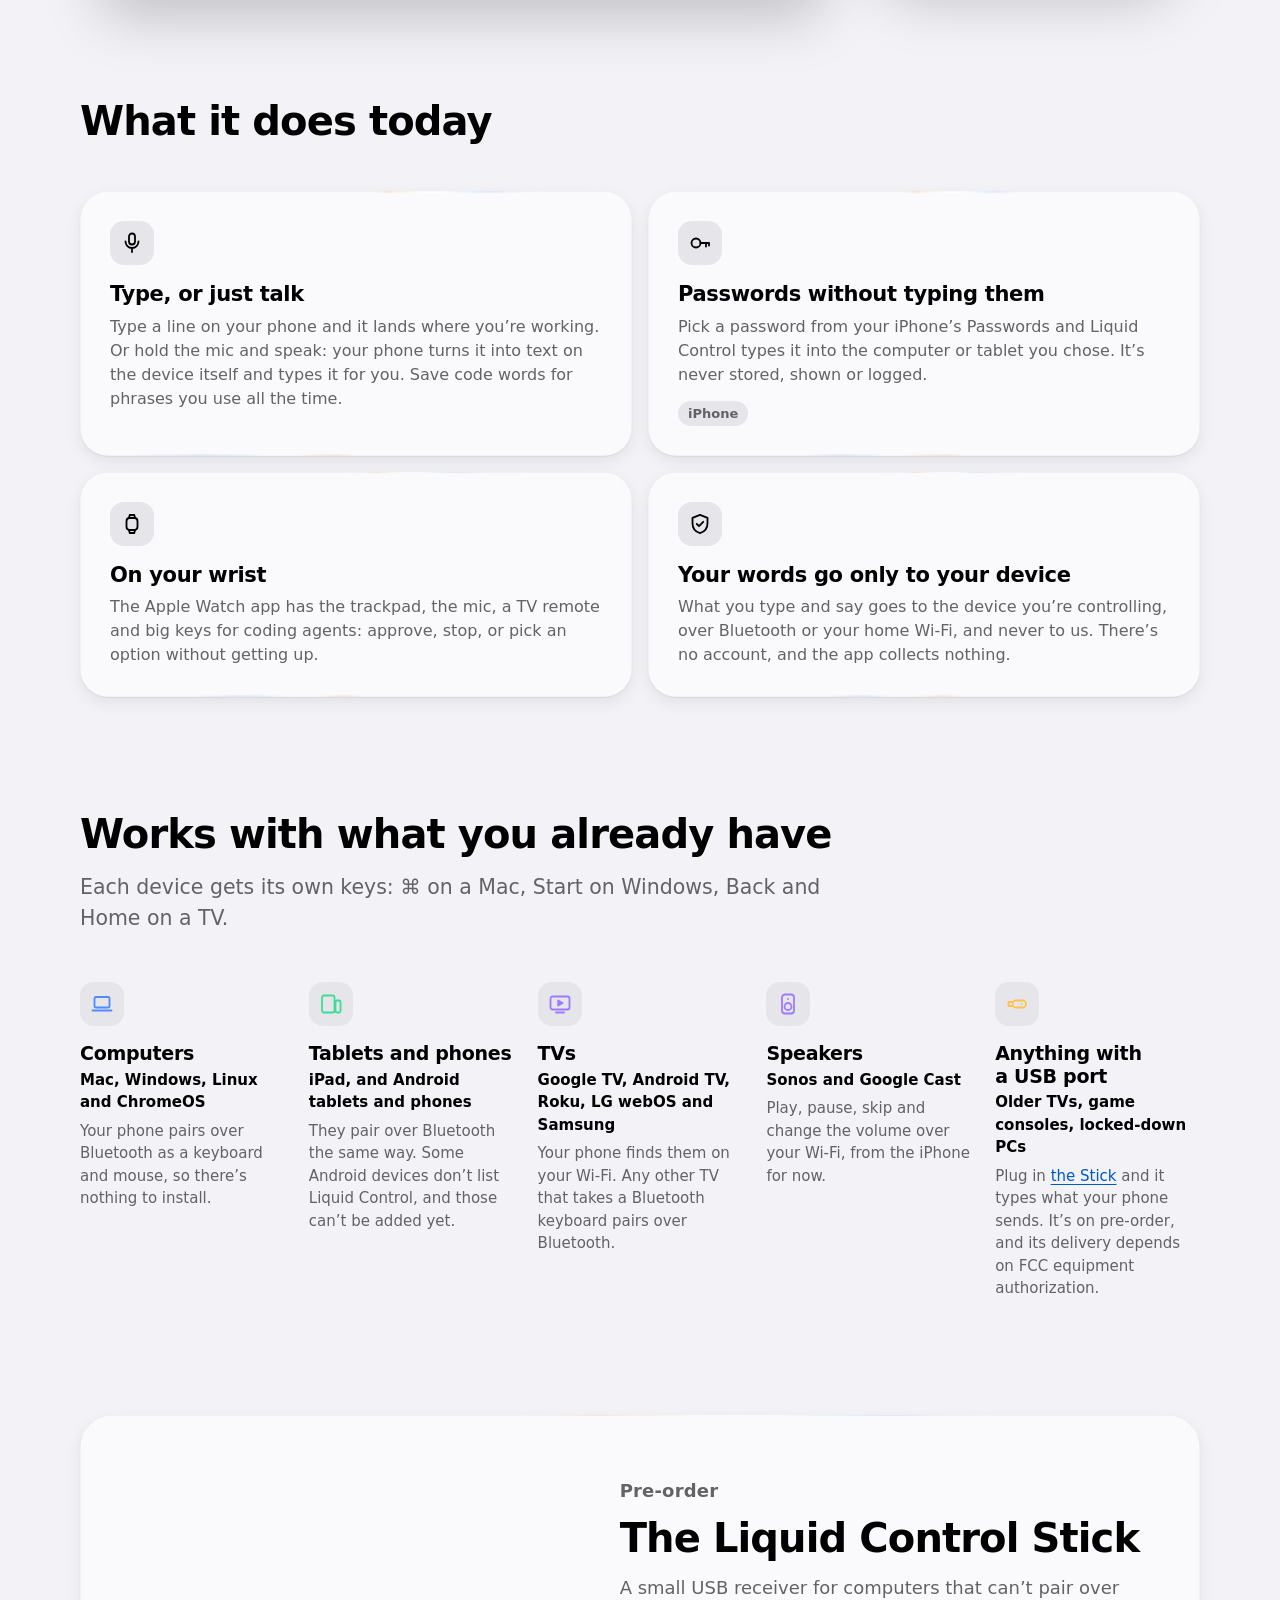
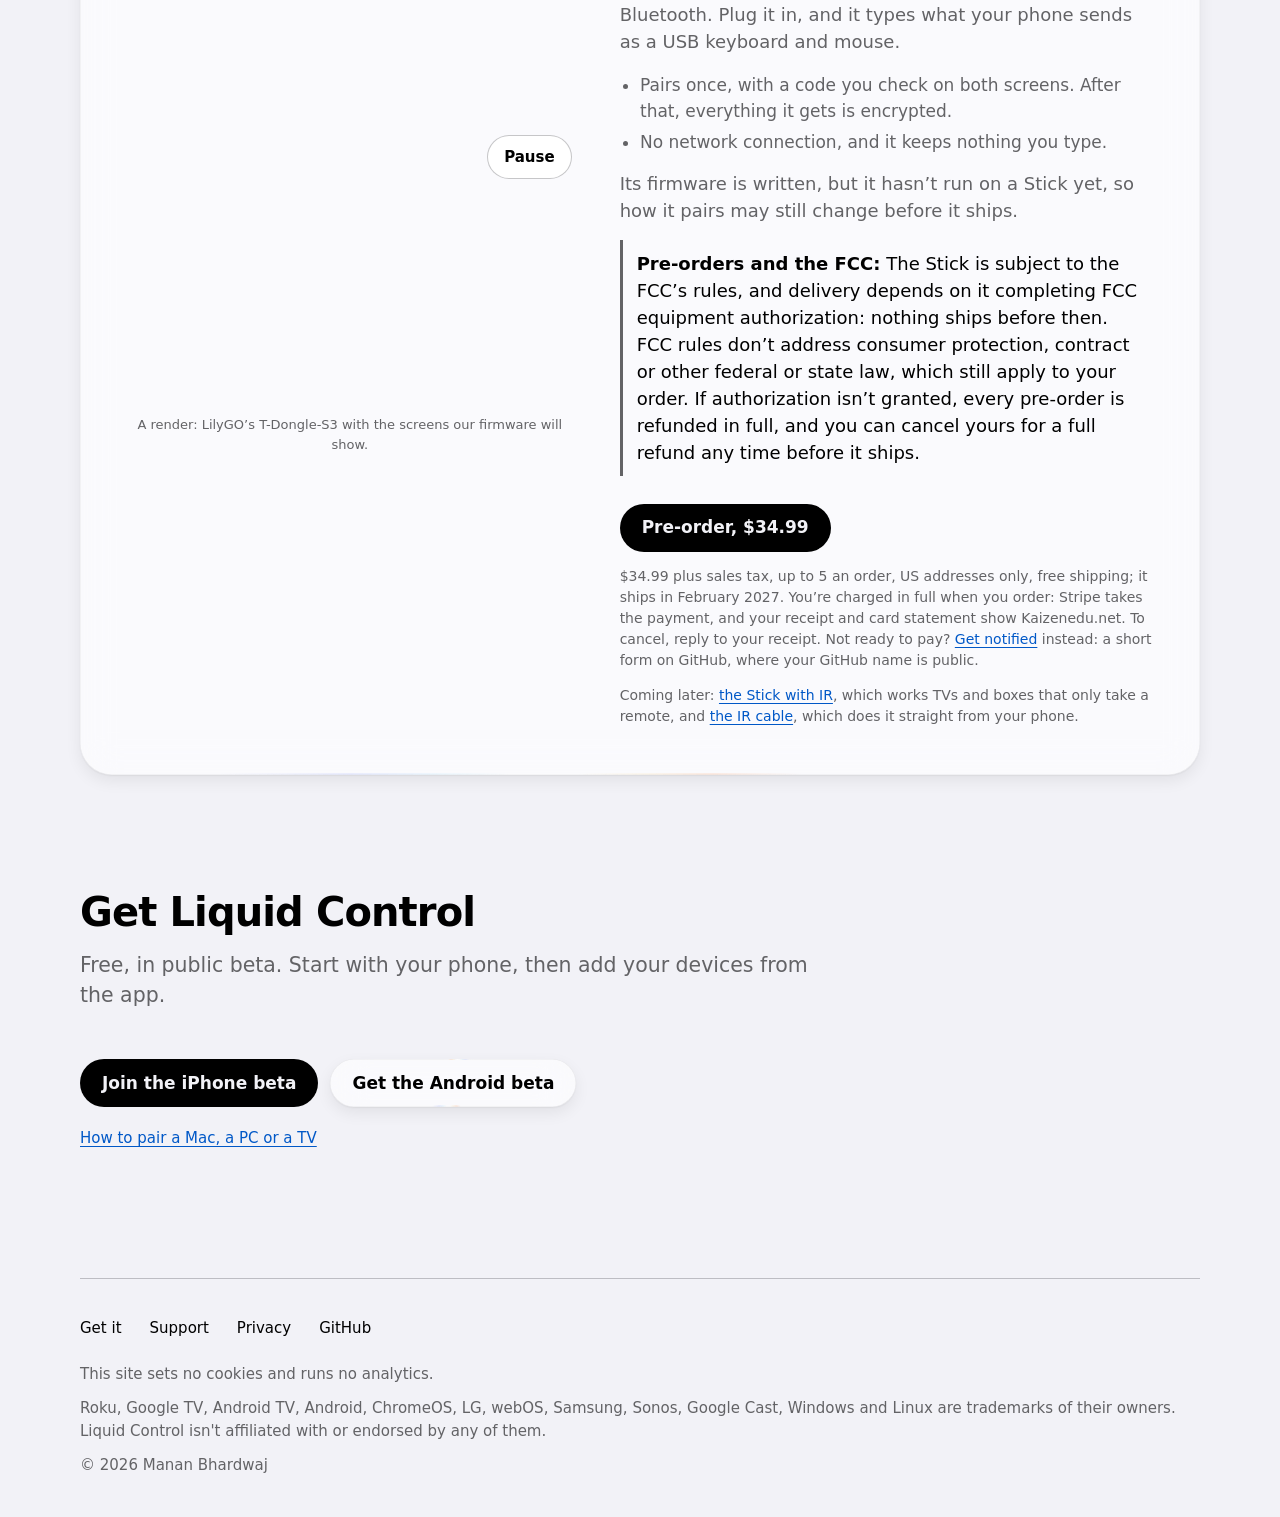
==== commit 8be4f8fa: "Get: the Stick with IR on a $5 refundable deposit toward $49.99, and the IR cable ($9.99) on a notif" ====
--- a/index.html
+++ b/index.html
@@ -213,7 +213,7 @@
     <section class="section wrap" id="stick" aria-labelledby="stick-title">
       <div class="stick glass">
         <figure class="stick-art">
-          <div class="stick-renders" role="img" aria-label="The Liquid Control Stick: a clear USB stick with a small screen. The screen cycles through Liquid Control, a pairing code to check on your phone, Connected to an iPhone and typing into a Mac, and a Watch and an iPhone typing into a PC.">
+          <div class="stick-renders" role="img" aria-label="The Liquid Control Stick: a clear USB stick with a small screen. The screen cycles through Liquid Control, a six-digit pairing code to compare with your phone’s, a phone connected to a Mac, and a watch and a phone connected to a PC.">
             <img src="assets/stick-1-start-980.webp" srcset="assets/stick-1-start-980.webp 980w, assets/stick-1-start.webp 1400w"
               sizes="(min-width: 860px) 444px, calc(100vw - 80px)" width="1400" height="870" alt="" loading="lazy" decoding="async">
             <img src="assets/stick-2-pair-980.webp" srcset="assets/stick-2-pair-980.webp 980w, assets/stick-2-pair.webp 1400w"
@@ -249,6 +249,8 @@
             February 2027. You’re charged in full when you order: Stripe takes the payment, and your receipt and card
             statement show Kaizenedu.net. To cancel, reply to your receipt. Not ready to pay? <a href="https://github.com/saitokiku/liquid-control/issues/new?template=stick.yml">Get notified</a> instead: a short form on GitHub,
             where your GitHub name is public.</p>
+          <p class="fine">Coming later: <a href="get/#stick-ir">the Stick with IR</a>, which works TVs and boxes that
+            only take a remote, and <a href="get/#ir-cable">the IR cable</a>, which does it straight from your phone.</p>
         </div>
       </div>
     </section>
